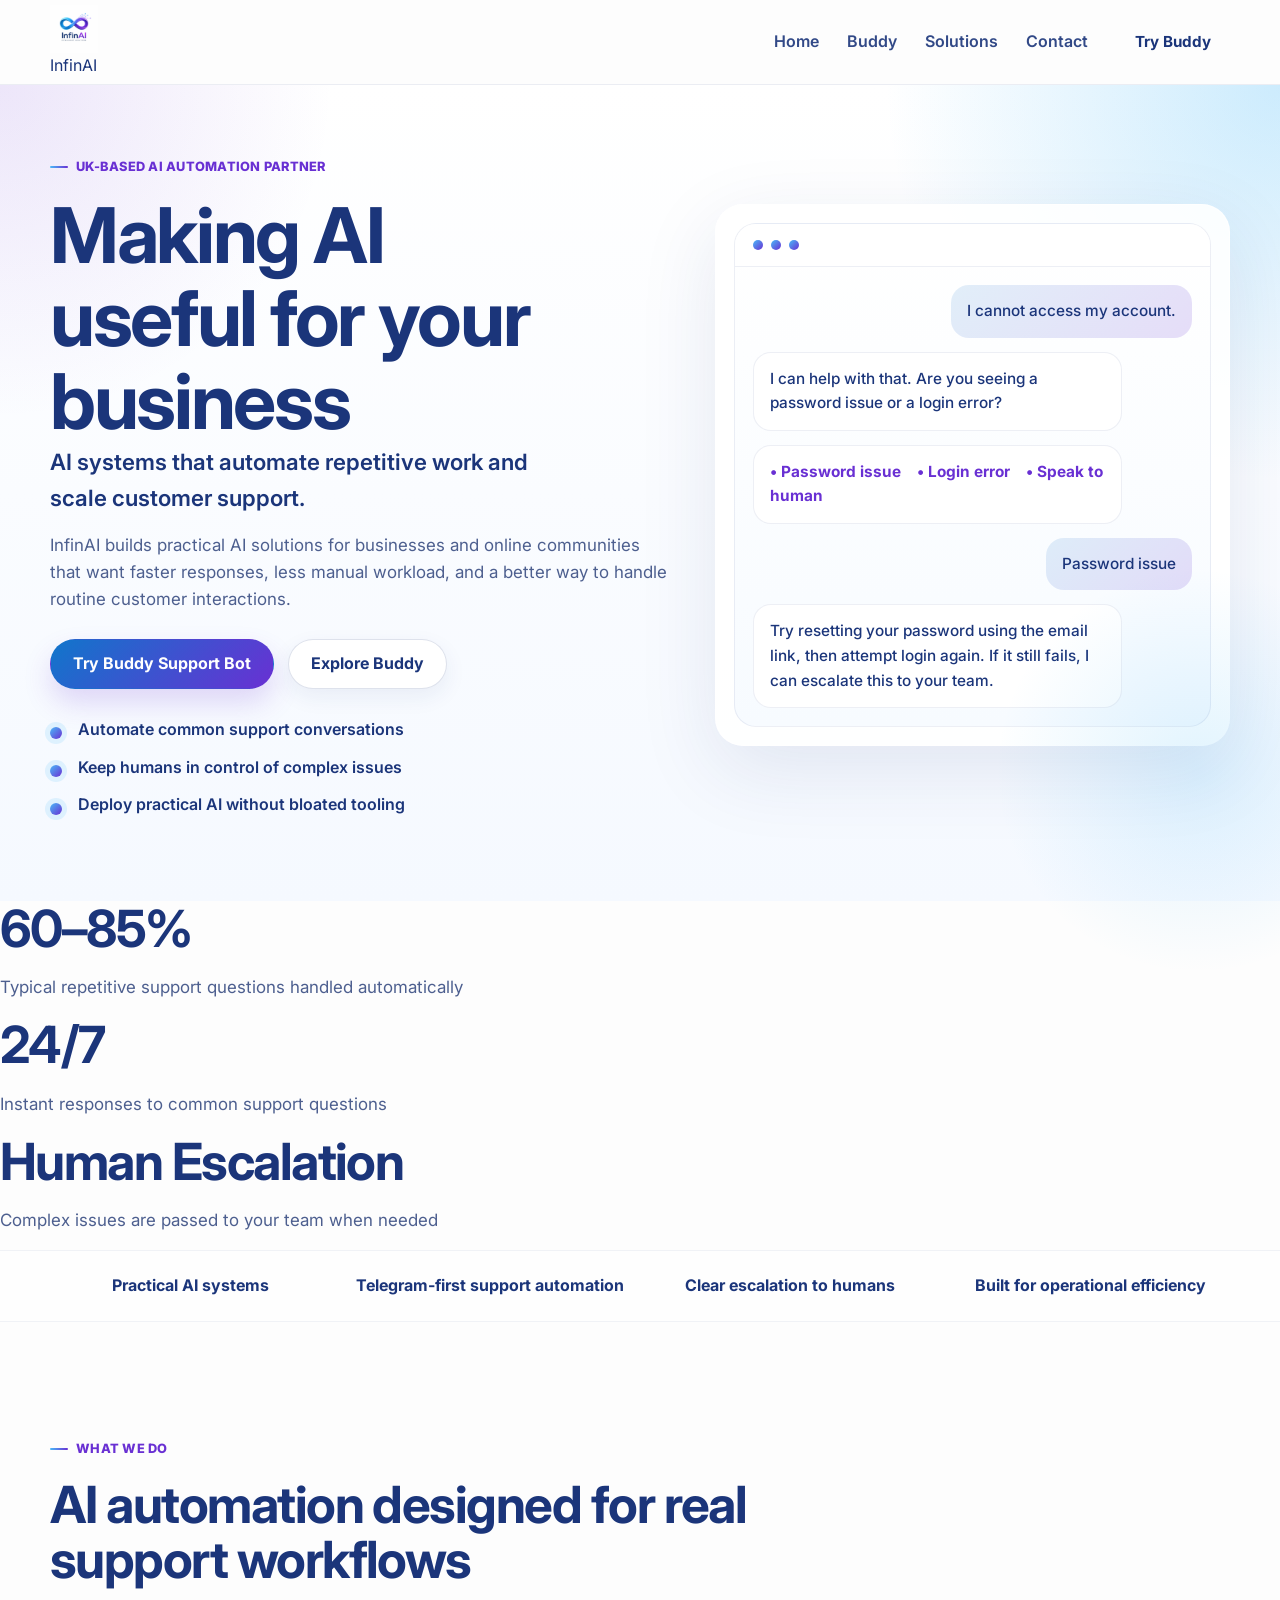
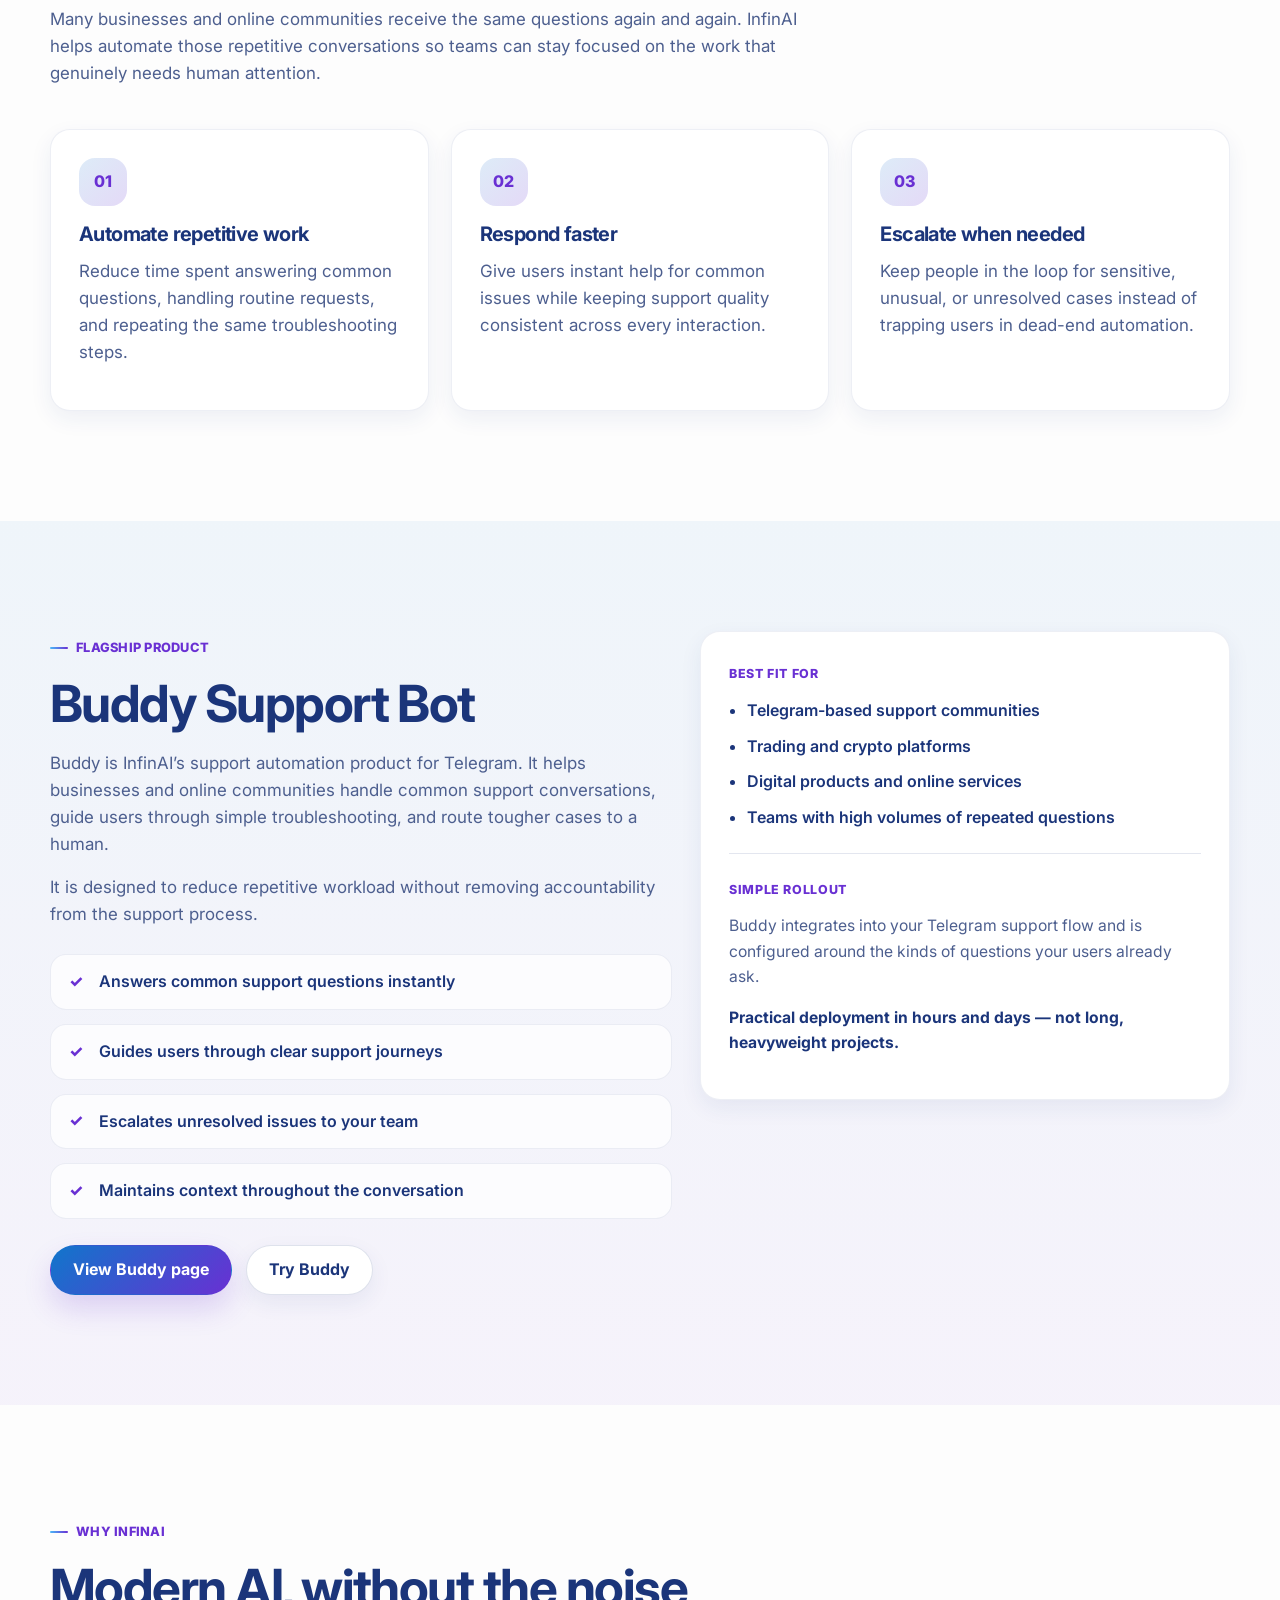
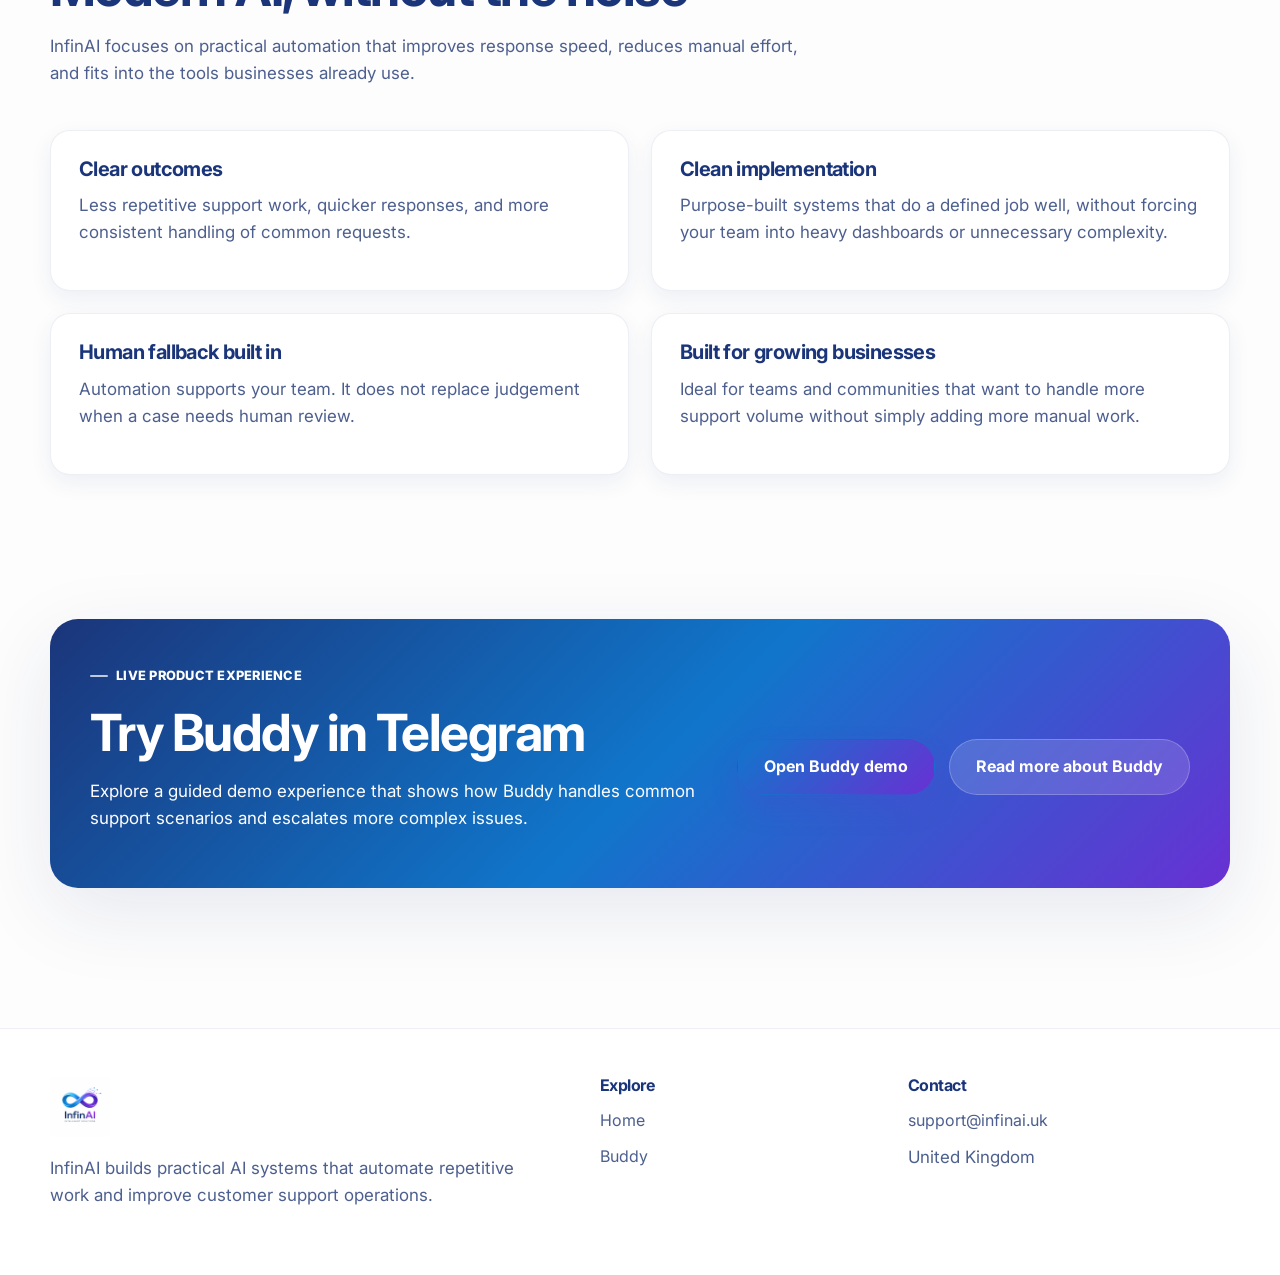
==== index.html @ 49fce157 "Improve branding, move metrics below hero, increase logo prominence" ====
<!DOCTYPE html>
<html lang="en">
<head>
  <meta charset="UTF-8" />
  <meta name="viewport" content="width=device-width, initial-scale=1.0" />
  <title>InfinAI | AI Automation for Growing Businesses</title>
  <meta name="description" content="InfinAI builds practical AI systems that automate repetitive work and scale customer support. Explore Buddy Support Bot for Telegram." />
  <link rel="preconnect" href="https://fonts.googleapis.com">
  <link rel="preconnect" href="https://fonts.gstatic.com" crossorigin>
  <link href="https://fonts.googleapis.com/css2?family=Inter:wght@400;500;600;700;800&display=swap" rel="stylesheet">
  <link rel="stylesheet" href="styles.css" />
</head>
<body>
  <div class="site-shell">
    <header class="site-header">
      <div class="container nav-wrap">
        <a href="index.html" class="brand" aria-label="InfinAI home">
          <img src="assets/Infin_AI_Purple.png" alt="InfinAI logo" class="brand-logo" />
	  <span class="brand-text">InfinAI</span>
        </a>

        <button class="nav-toggle" id="navToggle" aria-expanded="false" aria-controls="siteNav" aria-label="Open navigation">
          <span></span><span></span><span></span>
        </button>

        <nav class="site-nav" id="siteNav">
          <a href="index.html">Home</a>
          <a href="buddy.html">Buddy</a>
          <a href="#solutions">Solutions</a>
          <a href="#contact">Contact</a>
          <a href="#" class="button button-small js-demo-link">Try Buddy</a>
        </nav>
      </div>
    </header>

    <main>
      <section class="hero">
        <div class="container hero-grid">
          <div class="hero-copy">
            <div class="eyebrow">UK-based AI automation partner</div>
            <h1>Making AI useful for your business</h1>
            <p class="hero-subtitle">AI systems that automate repetitive work and scale customer support.</p>
            <p class="hero-body">
              InfinAI builds practical AI solutions for businesses and online communities that want
              faster responses, less manual workload, and a better way to handle routine customer interactions.
            </p>

            <div class="hero-actions">
              <a href="#" class="button button-primary js-demo-link">Try Buddy Support Bot</a>
              <a href="buddy.html" class="button button-secondary">Explore Buddy</a>
            </div>

            <ul class="hero-points">
              <li>Automate common support conversations</li>
              <li>Keep humans in control of complex issues</li>
              <li>Deploy practical AI without bloated tooling</li>
            </ul>
          </div>

          <div class="hero-panel">
            <div class="hero-card hero-card-main">
              <div class="chat-window">
                <div class="chat-top">
                  <div class="chat-dot"></div>
                  <div class="chat-dot"></div>
                  <div class="chat-dot"></div>
                </div>
                <div class="chat-body">
                  <div class="message user">I cannot access my account.</div>
                  <div class="message bot">
                    I can help with that. Are you seeing a password issue or a login error?
                  </div>
                  <div class="message bot soft">• Password issue &nbsp;&nbsp; • Login error &nbsp;&nbsp; • Speak to human</div>
                  <div class="message user">Password issue</div>
                  <div class="message bot">
                    Try resetting your password using the email link, then attempt login again. If it still fails, I can escalate this to your team.
                  </div>
                </div>
              </div>
            </div>
          </div>
        </div>
      </section>

      <section class="metrics">

        <div class="metric">
          <h2>60–85%</h2>
          <p>Typical repetitive support questions handled automatically</p>
        </div>

        <div class="metric">
          <h2>24/7</h2>
          <p>Instant responses to common support questions</p>
        </div>

        <div class="metric">
          <h2>Human Escalation</h2>
          <p>Complex issues are passed to your team when needed</p>
        </div>

      </section>

      <section class="trust-strip">
        <div class="container trust-grid">
          <div class="trust-item">Practical AI systems</div>
          <div class="trust-item">Telegram-first support automation</div>
          <div class="trust-item">Clear escalation to humans</div>
          <div class="trust-item">Built for operational efficiency</div>
        </div>
      </section>

      <section class="section" id="solutions">
        <div class="container">
          <div class="section-heading">
            <div class="eyebrow">What we do</div>
            <h2>AI automation designed for real support workflows</h2>
            <p>
              Many businesses and online communities receive the same questions again and again.
              InfinAI helps automate those repetitive conversations so teams can stay focused on the work that genuinely needs human attention.
            </p>
          </div>

          <div class="card-grid three-up">
            <article class="feature-card">
              <div class="icon-badge">01</div>
              <h3>Automate repetitive work</h3>
              <p>
                Reduce time spent answering common questions, handling routine requests, and repeating the same troubleshooting steps.
              </p>
            </article>

            <article class="feature-card">
              <div class="icon-badge">02</div>
              <h3>Respond faster</h3>
              <p>
                Give users instant help for common issues while keeping support quality consistent across every interaction.
              </p>
            </article>

            <article class="feature-card">
              <div class="icon-badge">03</div>
              <h3>Escalate when needed</h3>
              <p>
                Keep people in the loop for sensitive, unusual, or unresolved cases instead of trapping users in dead-end automation.
              </p>
            </article>
          </div>
        </div>
      </section>

      <section class="section section-tint">
        <div class="container split-panel">
          <div>
            <div class="eyebrow">Flagship product</div>
            <h2>Buddy Support Bot</h2>
            <p>
              Buddy is InfinAI’s support automation product for Telegram. It helps businesses and online communities
              handle common support conversations, guide users through simple troubleshooting, and route tougher cases to a human.
            </p>
            <p>
              It is designed to reduce repetitive workload without removing accountability from the support process.
            </p>

            <div class="tick-list">
              <div>Answers common support questions instantly</div>
              <div>Guides users through clear support journeys</div>
              <div>Escalates unresolved issues to your team</div>
              <div>Maintains context throughout the conversation</div>
            </div>

            <div class="inline-actions">
              <a href="buddy.html" class="button button-primary">View Buddy page</a>
              <a href="#" class="button button-secondary js-demo-link">Try Buddy</a>
            </div>
          </div>

          <aside class="product-side-card">
            <div class="mini-label">Best fit for</div>
            <ul class="plain-list">
              <li>Telegram-based support communities</li>
              <li>Trading and crypto platforms</li>
              <li>Digital products and online services</li>
              <li>Teams with high volumes of repeated questions</li>
            </ul>

            <div class="divider"></div>

            <div class="mini-label">Simple rollout</div>
            <p class="compact">
              Buddy integrates into your Telegram support flow and is configured around the kinds of questions your users already ask.
            </p>
            <p class="compact emphasis">Practical deployment in hours and days — not long, heavyweight projects.</p>
          </aside>
        </div>
      </section>

      <section class="section">
        <div class="container">
          <div class="section-heading">
            <div class="eyebrow">Why InfinAI</div>
            <h2>Modern AI, without the noise</h2>
            <p>
              InfinAI focuses on practical automation that improves response speed, reduces manual effort, and fits into the tools businesses already use.
            </p>
          </div>

          <div class="card-grid two-up">
            <article class="benefit-card">
              <h3>Clear outcomes</h3>
              <p>Less repetitive support work, quicker responses, and more consistent handling of common requests.</p>
            </article>

            <article class="benefit-card">
              <h3>Clean implementation</h3>
              <p>Purpose-built systems that do a defined job well, without forcing your team into heavy dashboards or unnecessary complexity.</p>
            </article>

            <article class="benefit-card">
              <h3>Human fallback built in</h3>
              <p>Automation supports your team. It does not replace judgement when a case needs human review.</p>
            </article>

            <article class="benefit-card">
              <h3>Built for growing businesses</h3>
              <p>Ideal for teams and communities that want to handle more support volume without simply adding more manual work.</p>
            </article>
          </div>
        </div>
      </section>

      <section class="section cta-section">
        <div class="container cta-panel">
          <div>
            <div class="eyebrow">Live product experience</div>
            <h2>Try Buddy in Telegram</h2>
            <p>
              Explore a guided demo experience that shows how Buddy handles common support scenarios and escalates more complex issues.
            </p>
          </div>

          <div class="cta-actions">
            <a href="#" class="button button-primary button-large js-demo-link">Open Buddy demo</a>
            <a href="buddy.html" class="button button-ghost button-large">Read more about Buddy</a>
          </div>
        </div>
      </section>
    </main>

    <footer class="site-footer" id="contact">
      <div class="container footer-grid">
        <div>
          <img src="assets/Infin_AI_Purple.png" alt="InfinAI logo" class="footer-logo" />
          <p class="footer-copy">
            InfinAI builds practical AI systems that automate repetitive work and improve customer support operations.
          </p>
        </div>

        <div>
          <h4>Explore</h4>
          <a href="index.html">Home</a>
          <a href="buddy.html">Buddy</a>
        </div>

        <div>
          <h4>Contact</h4>
          <a href="mailto:support@infinai.uk">support@infinai.uk</a>
          <p>United Kingdom</p>
        </div>
      </div>
    </footer>
  </div>

  <script src="script.js"></script>
</body>
</html>
---- styles.css ----
/* =========
   InfinAI brand system
   ========= */

:root {
  --navy: #1B357A;
  --blue: #1076CB;
  --electric: #4AB9F8;
  --purple: #6930D3;
  --soft-purple: #8D85D6;
  --bg: #FDFDFD;
  --ink-soft: #4d5f8f;
  --line: rgba(27, 53, 122, 0.12);
  --panel: #ffffff;
  --panel-tint: linear-gradient(180deg, rgba(16,118,203,0.06) 0%, rgba(105,48,211,0.05) 100%);
  --hero-wash: radial-gradient(circle at top right, rgba(74,185,248,0.28), transparent 26%),
               radial-gradient(circle at left top, rgba(105,48,211,0.12), transparent 22%),
               linear-gradient(180deg, #ffffff 0%, #f5f9ff 100%);
  --button-gradient: linear-gradient(135deg, #1076CB 0%, #6930D3 100%);
  --shadow-lg: 0 24px 80px rgba(27, 53, 122, 0.10);
  --shadow-md: 0 16px 48px rgba(27, 53, 122, 0.08);
  --shadow-sm: 0 8px 22px rgba(27, 53, 122, 0.07);
  --radius-xl: 28px;
  --radius-lg: 20px;
  --radius-md: 16px;
  --container: 1180px;
}

*,
*::before,
*::after {
  box-sizing: border-box;
}

html {
  scroll-behavior: smooth;
}

body {
  margin: 0;
  background: var(--bg);
  color: var(--navy);
  font-family: "Inter", system-ui, -apple-system, BlinkMacSystemFont, "Segoe UI", sans-serif;
  line-height: 1.6;
}

img {
  max-width: 100%;
  display: block;
}

a {
  color: inherit;
  text-decoration: none;
}

.site-shell {
  overflow-x: clip;
}

.container {
  width: min(var(--container), calc(100% - 40px));
  margin: 0 auto;
}

/* Header */

.site-header {
  position: sticky;
  top: 0;
  z-index: 40;
  backdrop-filter: blur(10px);
  background: rgba(253, 253, 253, 0.88);
  border-bottom: 1px solid rgba(27, 53, 122, 0.08);
}

.nav-wrap {
  min-height: 84px;
  display: flex;
  align-items: center;
  justify-content: space-between;
  gap: 28px;
}

.brand-logo {
  height: 48px;
  width: auto;
}

.site-nav {
  display: flex;
  align-items: center;
  gap: 28px;
  font-weight: 600;
}

.site-nav a:not(.button) {
  color: var(--navy);
  opacity: 0.9;
}

.site-nav a:not(.button):hover {
  color: var(--purple);
}

.nav-toggle {
  display: none;
  width: 46px;
  height: 46px;
  border: 1px solid var(--line);
  background: #fff;
  border-radius: 14px;
  padding: 10px;
  cursor: pointer;
}

.nav-toggle span {
  display: block;
  height: 2px;
  width: 100%;
  margin: 6px 0;
  background: var(--navy);
  border-radius: 99px;
}

/* Buttons */

.button {
  display: inline-flex;
  align-items: center;
  justify-content: center;
  gap: 10px;
  min-height: 50px;
  padding: 0 22px;
  border-radius: 999px;
  font-weight: 700;
  transition: transform 160ms ease, box-shadow 160ms ease, background 160ms ease;
  border: 1px solid transparent;
}

.button:hover {
  transform: translateY(-2px);
}

.button-primary {
  background: var(--button-gradient);
  color: white;
  box-shadow: 0 14px 28px rgba(105, 48, 211, 0.18);
}

.button-primary:hover {
  box-shadow: 0 18px 34px rgba(105, 48, 211, 0.24);
}

.button-secondary {
  background: white;
  color: var(--navy);
  border-color: rgba(27, 53, 122, 0.14);
  box-shadow: var(--shadow-sm);
}

.button-ghost {
  background: rgba(255, 255, 255, 0.14);
  color: white;
  border-color: rgba(255,255,255,0.22);
}

.button-small {
  min-height: 42px;
  padding: 0 18px;
  font-size: 0.95rem;
}

.button-large {
  min-height: 56px;
  padding: 0 26px;
}

/* Typography */

.eyebrow {
  display: inline-flex;
  align-items: center;
  gap: 8px;
  margin-bottom: 18px;
  color: var(--purple);
  font-weight: 800;
  letter-spacing: 0.02em;
  text-transform: uppercase;
  font-size: 0.8rem;
}

.eyebrow::before {
  content: "";
  width: 18px;
  height: 2px;
  border-radius: 99px;
  background: linear-gradient(90deg, var(--electric), var(--purple));
}

h1, h2, h3, h4 {
  margin: 0;
  line-height: 1.08;
  letter-spacing: -0.03em;
}

h1 {
  font-size: clamp(2.8rem, 6vw, 4.8rem);
  max-width: 10ch;
}

h2 {
  font-size: clamp(2rem, 4vw, 3.2rem);
  margin-bottom: 18px;
}

h3 {
  font-size: 1.25rem;
  margin-bottom: 12px;
}

p {
  margin: 0 0 16px;
  color: var(--ink-soft);
  font-size: 1.06rem;
}

.hero-subtitle {
  font-size: clamp(1.1rem, 2vw, 1.4rem);
  color: var(--navy);
  font-weight: 600;
  max-width: 34ch;
}

.hero-body {
  max-width: 58ch;
}

/* Hero */

.hero,
.page-hero {
  position: relative;
  background: var(--hero-wash);
}

.hero::after,
.page-hero::after {
  content: "";
  position: absolute;
  inset: auto -10% -80px auto;
  width: 420px;
  height: 420px;
  background: radial-gradient(circle, rgba(74,185,248,0.16) 0%, rgba(74,185,248,0) 68%);
  pointer-events: none;
}

.hero-grid,
.page-hero-grid {
  display: grid;
  grid-template-columns: 1.15fr 0.95fr;
  gap: 42px;
  align-items: center;
  min-height: calc(100vh - 84px);
  padding: 62px 0 80px;
}

.hero-actions,
.inline-actions,
.cta-actions {
  display: flex;
  flex-wrap: wrap;
  gap: 14px;
  margin-top: 26px;
}

.hero-points {
  margin: 28px 0 0;
  padding: 0;
  list-style: none;
  display: grid;
  gap: 12px;
}

.hero-points li {
  position: relative;
  padding-left: 28px;
  color: var(--navy);
  font-weight: 600;
}

.hero-points li::before {
  content: "";
  position: absolute;
  left: 0;
  top: 0.64em;
  width: 12px;
  height: 12px;
  border-radius: 50%;
  background: linear-gradient(135deg, var(--electric), var(--purple));
  box-shadow: 0 0 0 5px rgba(74,185,248,0.14);
}

/* Panels and cards */

.hero-panel {
  position: relative;
  min-height: 560px;
}

.hero-card {
  background: rgba(255, 255, 255, 0.88);
  border: 1px solid rgba(255, 255, 255, 0.7);
  border-radius: var(--radius-xl);
  box-shadow: var(--shadow-lg);
}

.hero-card-main {
  padding: 18px;
  width: min(100%, 560px);
  margin-left: auto;
}

.chat-window {
  background: linear-gradient(180deg, #ffffff 0%, #f7fbff 100%);
  border-radius: 22px;
  overflow: hidden;
  border: 1px solid rgba(27, 53, 122, 0.08);
}

.chat-top {
  display: flex;
  gap: 8px;
  padding: 16px 18px;
  border-bottom: 1px solid rgba(27, 53, 122, 0.08);
  background: rgba(255,255,255,0.9);
}

.chat-dot {
  width: 10px;
  height: 10px;
  border-radius: 50%;
  background: linear-gradient(135deg, var(--electric), var(--purple));
}

.chat-body {
  padding: 18px;
  display: grid;
  gap: 14px;
}

.message {
  width: fit-content;
  max-width: 84%;
  padding: 14px 16px;
  border-radius: 18px;
  font-weight: 500;
  font-size: 0.96rem;
}

.message.user {
  margin-left: auto;
  background: linear-gradient(135deg, rgba(16,118,203,0.12), rgba(105,48,211,0.16));
  color: var(--navy);
}

.message.bot {
  background: white;
  border: 1px solid rgba(27, 53, 122, 0.08);
  color: var(--navy);
}

.message.soft {
  color: var(--purple);
  font-weight: 700;
}

.stat-card {
  position: absolute;
  padding: 24px;
  width: 240px;
}

.stat-a {
  left: 2%;
  bottom: 14%;
}

.stat-b {
  right: -2%;
  bottom: 2%;
}

.stat-number {
  font-size: 2rem;
  font-weight: 800;
  line-height: 1;
  margin-bottom: 8px;
  color: var(--purple);
}

.stat-label {
  color: var(--ink-soft);
  font-weight: 600;
  font-size: 0.95rem;
}

/* Sections */

.section {
  padding: 110px 0;
}

.section-tint {
  background: var(--panel-tint);
}

.section-heading {
  max-width: 760px;
  margin-bottom: 42px;
}

.card-grid {
  display: grid;
  gap: 22px;
}

.card-grid.three-up {
  grid-template-columns: repeat(3, minmax(0, 1fr));
}

.card-grid.two-up {
  grid-template-columns: repeat(2, minmax(0, 1fr));
}

.feature-card,
.benefit-card,
.product-side-card,
.scenario-card,
.journey-card {
  background: var(--panel);
  border: 1px solid rgba(27, 53, 122, 0.08);
  border-radius: var(--radius-lg);
  padding: 28px;
  box-shadow: var(--shadow-sm);
}

.icon-badge {
  width: 48px;
  height: 48px;
  margin-bottom: 18px;
  display: inline-flex;
  align-items: center;
  justify-content: center;
  border-radius: 16px;
  background: linear-gradient(135deg, rgba(16,118,203,0.14), rgba(105,48,211,0.18));
  color: var(--purple);
  font-weight: 800;
}

.split-panel {
  display: grid;
  grid-template-columns: 1.08fr 0.92fr;
  gap: 28px;
  align-items: start;
}

.tick-list {
  margin: 26px 0 0;
  display: grid;
  gap: 14px;
}

.tick-list > div {
  position: relative;
  padding: 14px 18px 14px 48px;
  background: rgba(255,255,255,0.72);
  border: 1px solid rgba(27, 53, 122, 0.08);
  border-radius: 16px;
  color: var(--navy);
  font-weight: 600;
}

.tick-list > div::before {
  content: "✓";
  position: absolute;
  left: 18px;
  top: 50%;
  transform: translateY(-50%);
  color: var(--purple);
  font-weight: 800;
}

.mini-label {
  display: inline-block;
  margin-bottom: 14px;
  color: var(--purple);
  font-weight: 800;
  text-transform: uppercase;
  letter-spacing: 0.05em;
  font-size: 0.78rem;
}

.plain-list {
  margin: 0;
  padding-left: 18px;
  color: var(--navy);
}

.plain-list li {
  margin-bottom: 10px;
  font-weight: 600;
}

.compact {
  font-size: 0.98rem;
}

.emphasis {
  color: var(--navy);
  font-weight: 700;
}

.divider {
  height: 1px;
  background: var(--line);
  margin: 22px 0;
}

.trust-strip {
  border-top: 1px solid rgba(27, 53, 122, 0.06);
  border-bottom: 1px solid rgba(27, 53, 122, 0.06);
  background: rgba(255,255,255,0.75);
}

.trust-grid {
  display: grid;
  grid-template-columns: repeat(4, minmax(0,1fr));
  gap: 20px;
  padding: 22px 0;
}

.trust-item {
  text-align: center;
  font-weight: 700;
  color: var(--navy);
}

.cta-section {
  padding-top: 34px;
}

.cta-panel {
  display: grid;
  grid-template-columns: 1fr auto;
  gap: 28px;
  align-items: center;
  padding: 40px;
  border-radius: var(--radius-xl);
  background: linear-gradient(135deg, #1B357A 0%, #1076CB 52%, #6930D3 100%);
  color: white;
  box-shadow: var(--shadow-lg);
}

.cta-panel p,
.cta-panel h2,
.cta-panel .eyebrow {
  color: white;
}

.cta-panel .eyebrow::before {
  background: rgba(255,255,255,0.72);
}

/* Buddy page */

.page-hero-buddy {
  min-height: 72vh;
}

.journey-card {
  background: linear-gradient(180deg, rgba(255,255,255,0.96), rgba(240,247,255,0.92));
}

.journey-step {
  display: flex;
  align-items: center;
  gap: 14px;
  padding: 15px 0;
  border-top: 1px solid rgba(27, 53, 122, 0.08);
  color: var(--navy);
  font-weight: 600;
}

.journey-step:first-of-type {
  border-top: 0;
}

.journey-step span {
  width: 34px;
  height: 34px;
  display: inline-flex;
  align-items: center;
  justify-content: center;
  border-radius: 50%;
  background: linear-gradient(135deg, rgba(16,118,203,0.14), rgba(105,48,211,0.18));
  color: var(--purple);
  font-weight: 800;
}

.timeline {
  display: grid;
  gap: 18px;
}

.timeline-item {
  padding: 22px;
  background: rgba(255,255,255,0.82);
  border: 1px solid rgba(27, 53, 122, 0.08);
  border-radius: 18px;
}

.scenario-card h3 {
  margin-bottom: 16px;
}

/* Footer */

.site-footer {
  margin-top: 30px;
  border-top: 1px solid rgba(27, 53, 122, 0.08);
  background: white;
}

.footer-grid {
  padding: 48px 0 56px;
  display: grid;
  grid-template-columns: 1.3fr 0.7fr 0.8fr;
  gap: 26px;
}

.footer-logo {
  height: 60px;
  width: auto;
  margin-bottom: 18px;
}

.footer-copy {
  max-width: 46ch;
}

.site-footer h4 {
  font-size: 1rem;
  margin-bottom: 14px;
}

.site-footer a,
.site-footer p {
  display: block;
  margin-bottom: 10px;
  color: var(--ink-soft);
}

/* Responsive */

@media (max-width: 1080px) {
  .hero-grid,
  .page-hero-grid,
  .split-panel,
  .cta-panel,
  .footer-grid,
  .card-grid.three-up,
  .card-grid.two-up,
  .trust-grid {
    grid-template-columns: 1fr;
  }

  .hero-grid,
  .page-hero-grid {
    min-height: unset;
    padding: 52px 0 74px;
  }

  .hero-panel {
    min-height: auto;
  }

  .hero-card-main,
  .stat-card {
    position: static;
    width: 100%;
    margin: 0 0 18px;
  }

  .cta-actions {
    justify-content: flex-start;
  }
}

@media (max-width: 860px) {
  .nav-toggle {
    display: inline-flex;
    flex-direction: column;
    justify-content: center;
  }

  .site-nav {
    position: absolute;
    top: calc(100% + 10px);
    right: 20px;
    left: 20px;
    display: none;
    flex-direction: column;
    align-items: stretch;
    gap: 10px;
    padding: 18px;
    background: rgba(255,255,255,0.98);
    border: 1px solid rgba(27,53,122,0.08);
    border-radius: 22px;
    box-shadow: var(--shadow-md);
  }

  .site-nav.is-open {
    display: flex;
  }

  .site-nav a:not(.button) {
    padding: 10px 8px;
  }

  .brand-logo {
    height: 42px;
  }

  .section {
    padding: 82px 0;
  }

  .cta-panel {
    padding: 28px;
  }

  .hero-actions,
  .inline-actions,
  .cta-actions {
    flex-direction: column;
    align-items: stretch;
  }

  .button,
  .button-large {
    width: 100%;
  }
}

@media (max-width: 560px) {
  .container {
    width: min(var(--container), calc(100% - 24px));
  }

  .nav-wrap {
    min-height: 74px;
  }

  h1 {
    max-width: 100%;
  }

  .feature-card,
  .benefit-card,
  .product-side-card,
  .scenario-card,
  .journey-card,
  .timeline-item {
    padding: 22px;
  }

  .message {
    max-width: 92%;
  }

/* Brand */

 .brand{
  display:flex;
  align-items:center;
  gap:14px;
 }

 .brand img{
   height:72px;
 }

 .brand-text{
   font-size:28px;
   font-weight:700;
   color:#1B357A;
 }

/*metrics*/

  .metrics{
    display:flex;
    justify-content:center;
    gap:60px;
    padding:60px 20px;
    background:#f6f9ff;
  }

  .metric{
    text-align:center;
    max-width:220px;
  }

  .metric h2{
    font-size:40px;
    color:#6930D3;
    margin-bottom:10px;
  }

  .metric p{
    font-size:16px;
    color:#4d5f8f;
  }
}
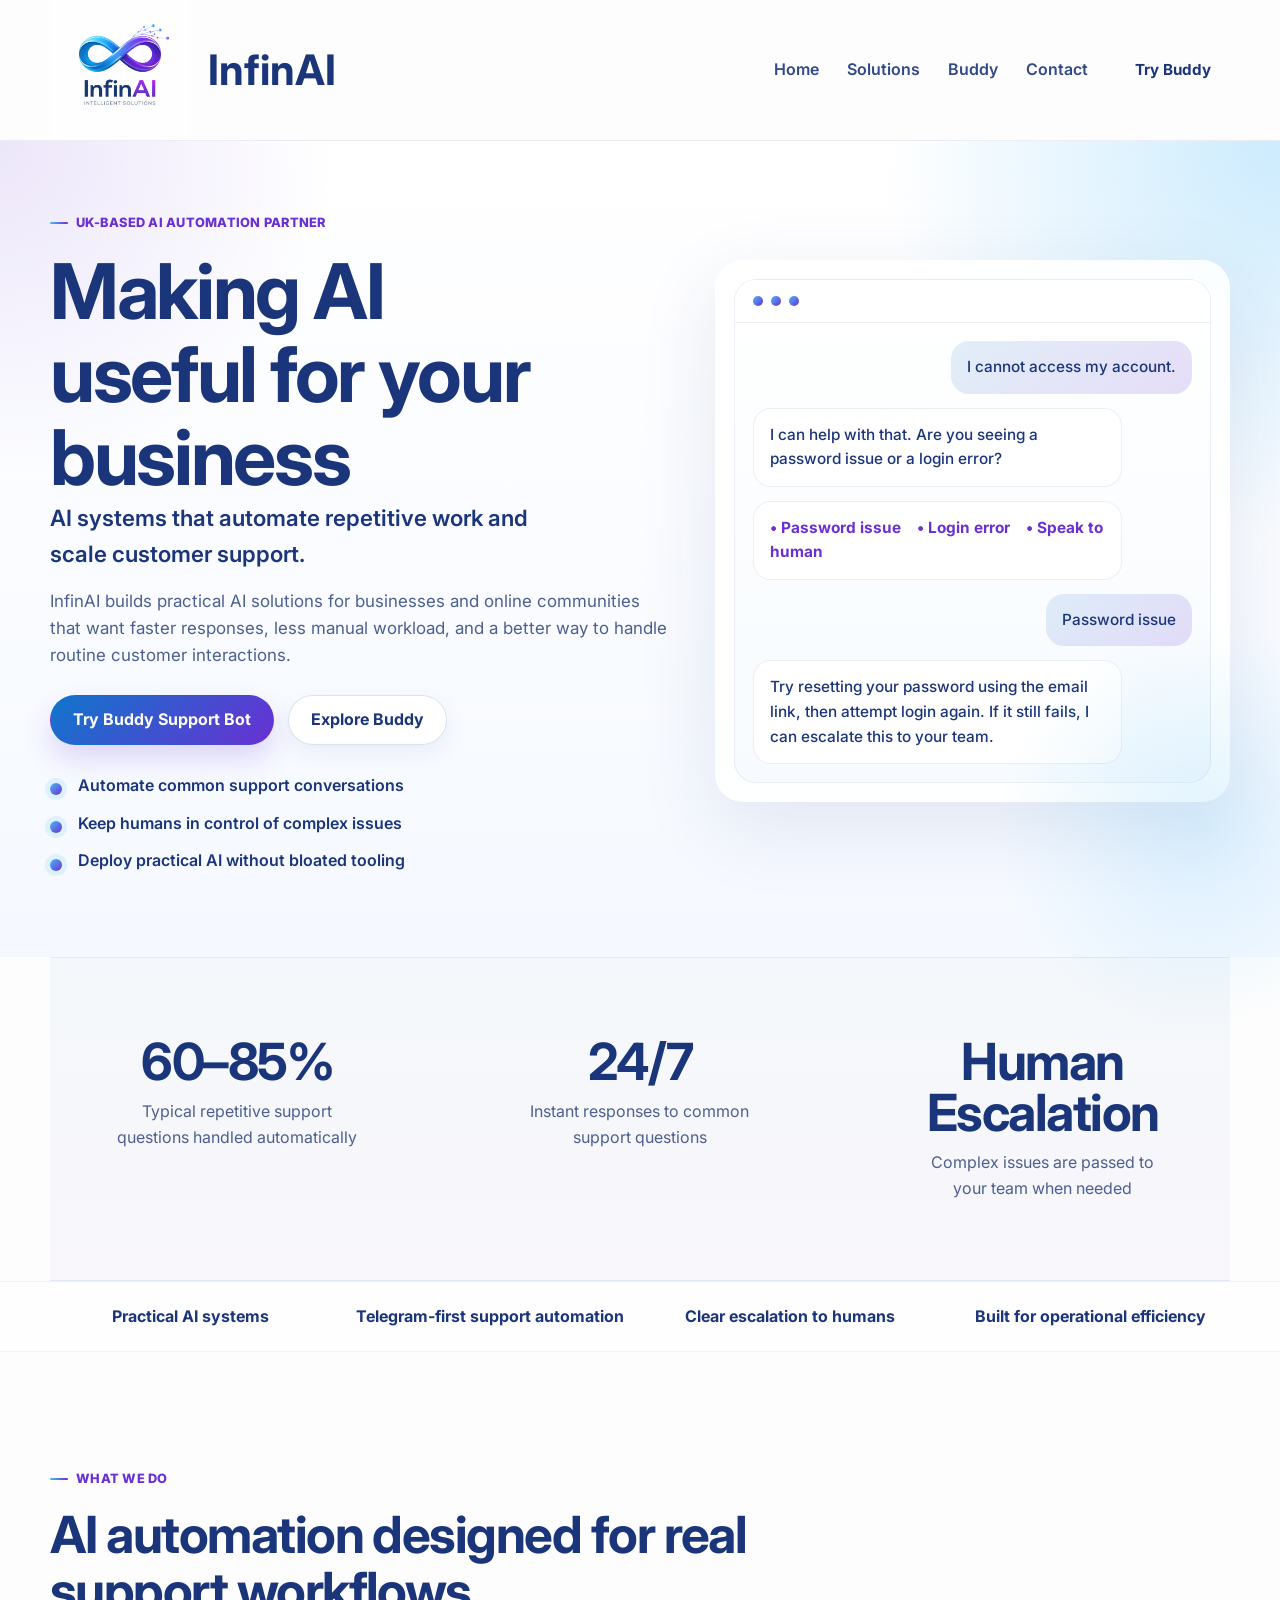
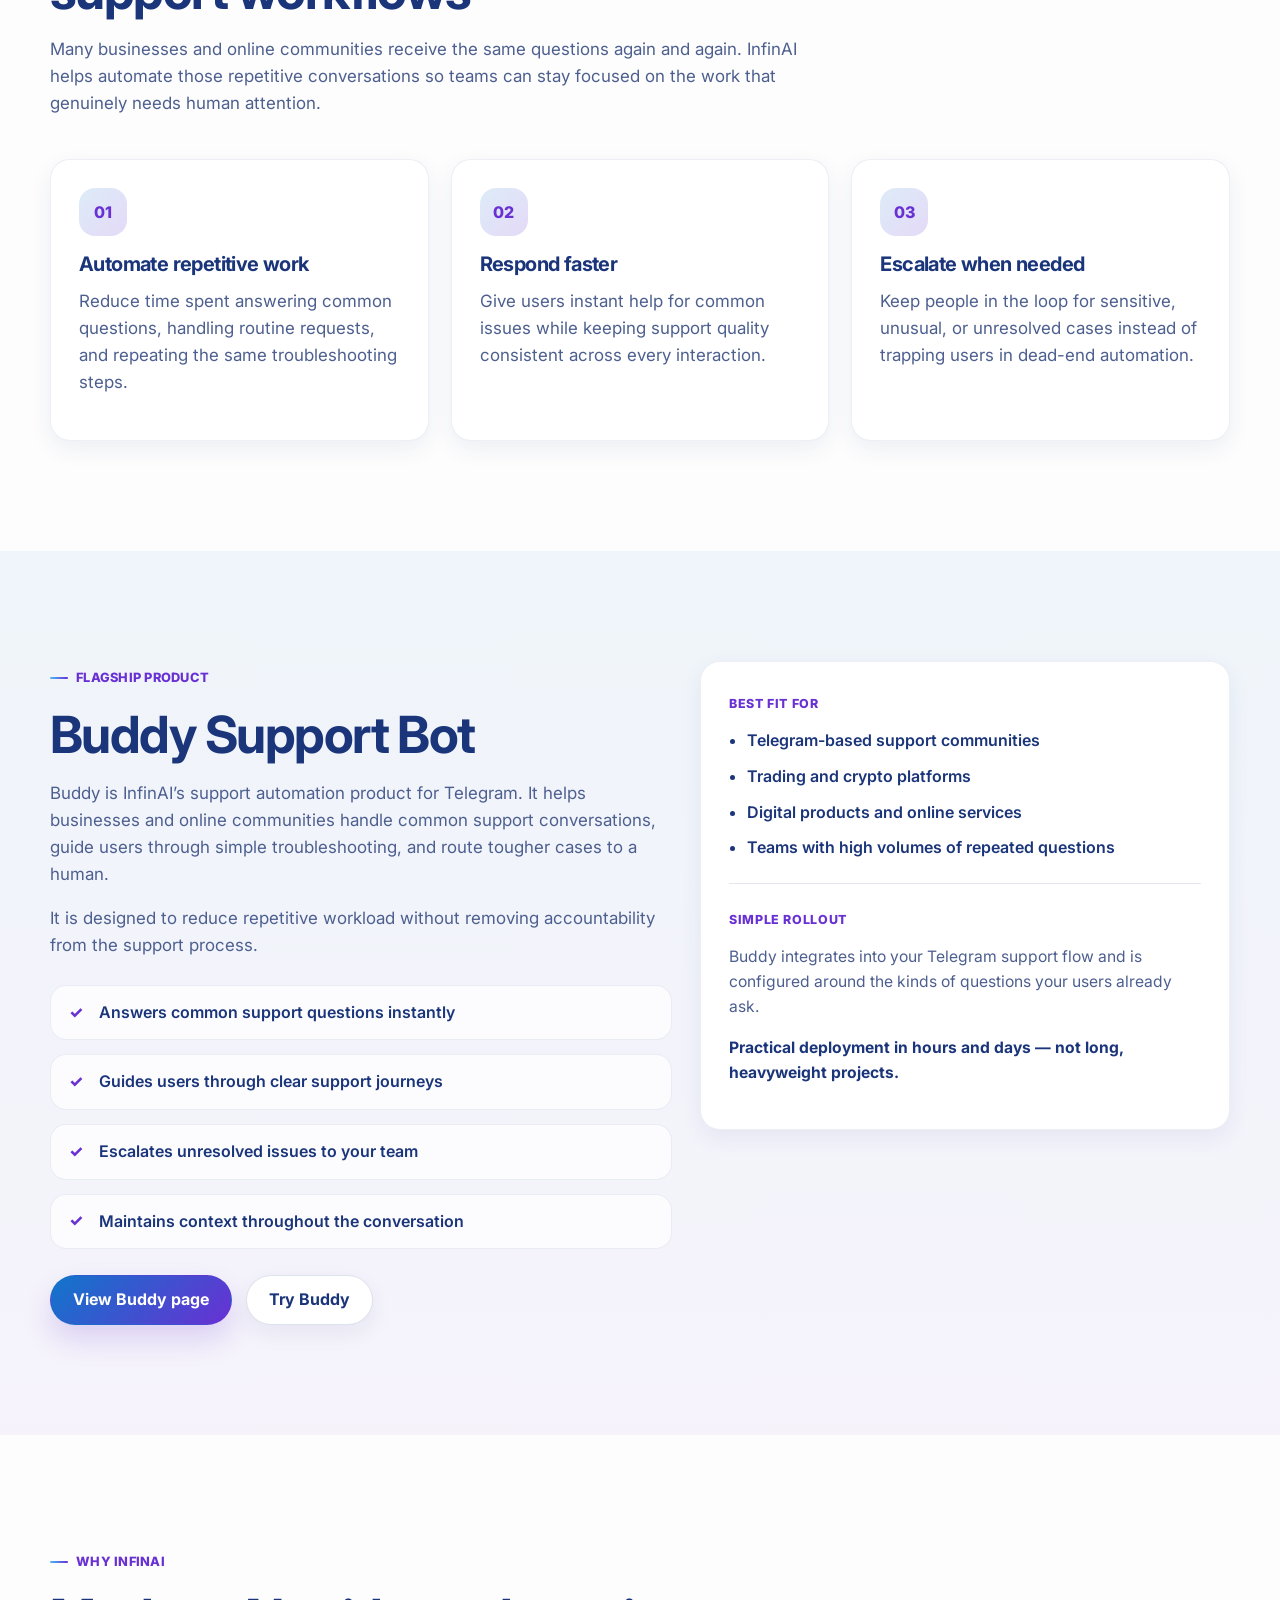
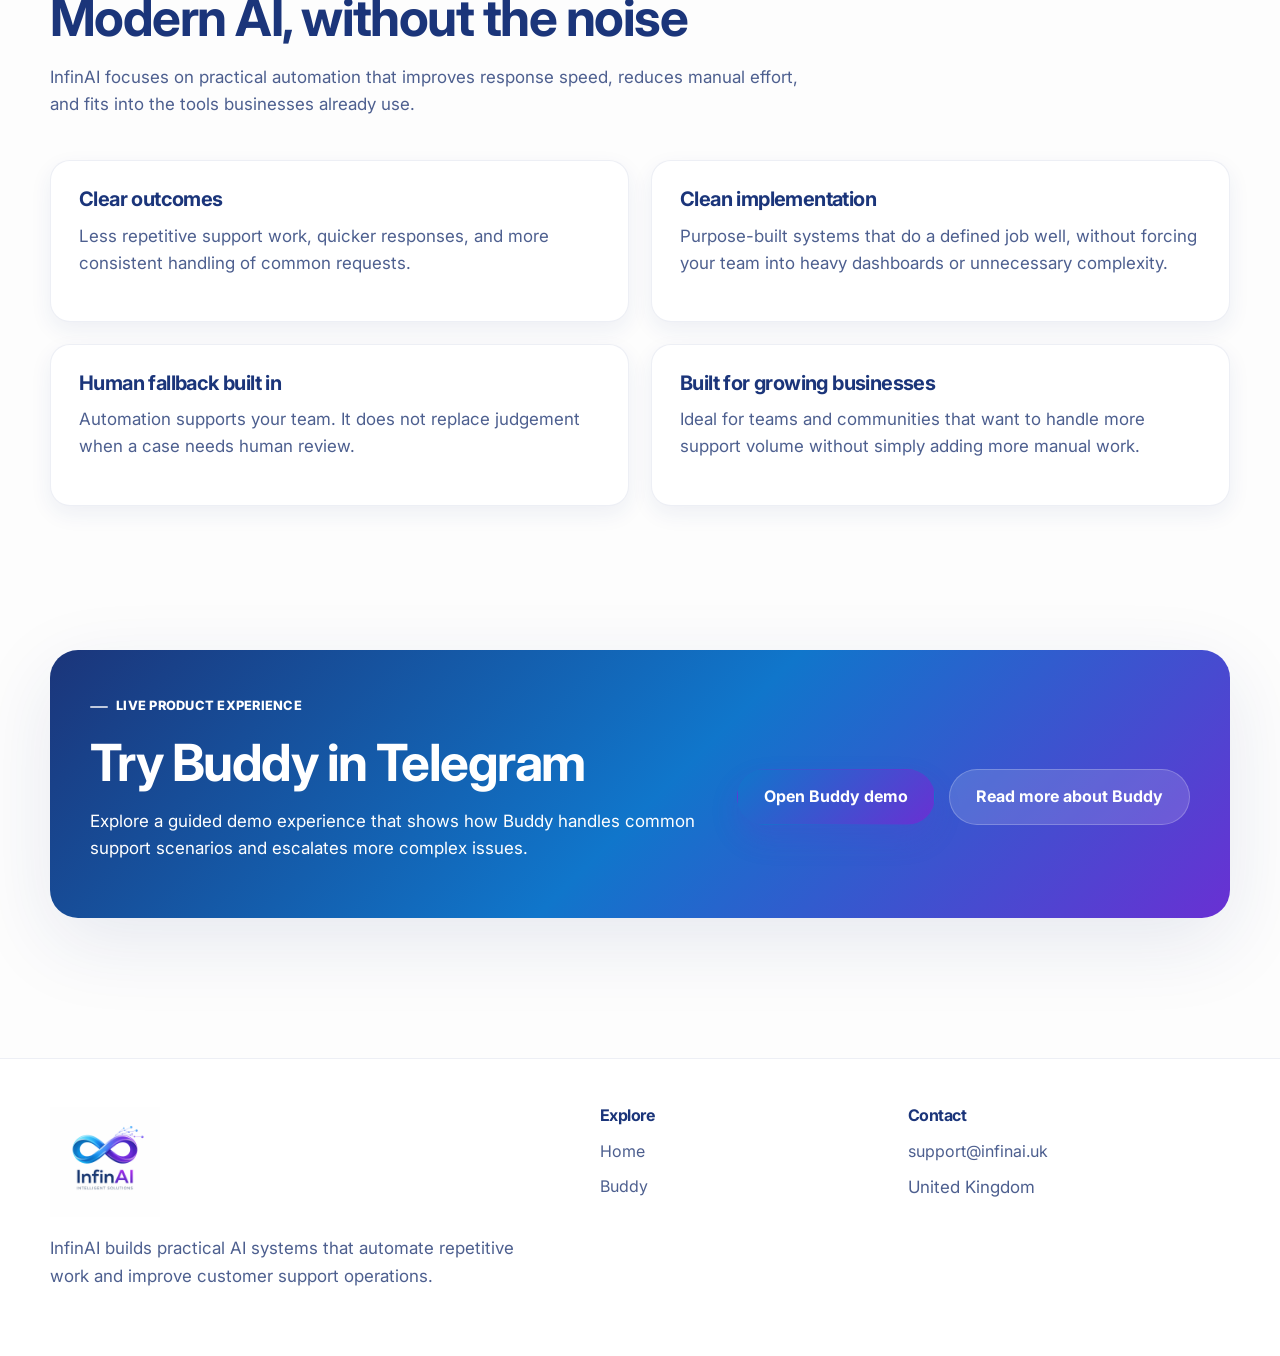
==== commit 4d5f8a27: "Navigation order fix and favicon added" ====
--- a/index.html
+++ b/index.html
@@ -8,6 +8,7 @@
   <link rel="preconnect" href="https://fonts.googleapis.com">
   <link rel="preconnect" href="https://fonts.gstatic.com" crossorigin>
   <link href="https://fonts.googleapis.com/css2?family=Inter:wght@400;500;600;700;800&display=swap" rel="stylesheet">
+  <link rel="icon" type="image/png" href="assets/Infin_AI_Purple.png" />
   <link rel="stylesheet" href="styles.css" />
 </head>
 <body>
@@ -25,8 +26,8 @@
 
         <nav class="site-nav" id="siteNav">
           <a href="index.html">Home</a>
+          <a href="#solutions">Solutions</a>
           <a href="buddy.html">Buddy</a>
-          <a href="#solutions">Solutions</a>
           <a href="#contact">Contact</a>
           <a href="#" class="button button-small js-demo-link">Try Buddy</a>
         </nav>
--- a/styles.css
+++ b/styles.css
@@ -75,7 +75,7 @@
 }
 
 .nav-wrap {
-  min-height: 84px;
+  min-height: 132px;
   display: flex;
   align-items: center;
   justify-content: space-between;
@@ -83,8 +83,9 @@
 }
 
 .brand-logo {
-  height: 48px;
+  height: 140px;
   width: auto;
+  flex-shrink: 0;
 }
 
 .site-nav {
@@ -640,7 +641,7 @@
 }
 
 .footer-logo {
-  height: 60px;
+  height: 110px;
   width: auto;
   margin-bottom: 18px;
 }
@@ -728,9 +729,6 @@
     padding: 10px 8px;
   }
 
-  .brand-logo {
-    height: 42px;
-  }
 
   .section {
     padding: 82px 0;
@@ -778,48 +776,71 @@
   .message {
     max-width: 92%;
   }
+}
 
 /* Brand */
 
- .brand{
-  display:flex;
-  align-items:center;
-  gap:14px;
- }
-
- .brand img{
-   height:72px;
- }
-
- .brand-text{
-   font-size:28px;
-   font-weight:700;
-   color:#1B357A;
- }
-
-/*metrics*/
-
-  .metrics{
-    display:flex;
-    justify-content:center;
-    gap:60px;
-    padding:60px 20px;
-    background:#f6f9ff;
-  }
-
-  .metric{
-    text-align:center;
-    max-width:220px;
-  }
-
-  .metric h2{
-    font-size:40px;
-    color:#6930D3;
-    margin-bottom:10px;
-  }
-
-  .metric p{
-    font-size:16px;
-    color:#4d5f8f;
-  }
-}
+.brand {
+  display: flex;
+  align-items: center;
+  gap: 18px;
+}
+
+.brand img {
+  height: 140px;
+}
+
+.brand-text {
+  font-size: 42px;
+  font-weight: 700;
+  line-height: 1;
+  color: #1B357A;
+}
+
+/* Metrics */
+
+.metrics {
+  width: min(var(--container), calc(100% - 40px));
+  margin: 0 auto;
+  display: grid;
+  grid-template-columns: repeat(3, minmax(0, 1fr));
+  gap: 28px;
+  padding: 56px 0;
+  background: linear-gradient(180deg, rgba(16,118,203,0.04) 0%, rgba(105,48,211,0.03) 100%);
+  border-top: 1px solid rgba(27, 53, 122, 0.08);
+  border-bottom: 1px solid rgba(27, 53, 122, 0.08);
+}
+
+.metric {
+  text-align: center;
+  padding: 22px 18px;
+}
+
+.metric h2 {
+  margin: 0 0 12px;
+  font-size: clamp(2.2rem, 4vw, 3.4rem);
+  line-height: 1;
+  color: #1B357A;
+}
+
+.metric p {
+  margin: 0 auto;
+  max-width: 26ch;
+  font-size: 1rem;
+  color: #4d5f8f;
+}
+
+@media (max-width: 860px) {
+  .metrics {
+    grid-template-columns: 1fr;
+    padding: 36px 0;
+  }
+
+  .brand img {
+    height: 96px;
+  }
+
+  .brand-text {
+    font-size: 30px;
+  }
+}
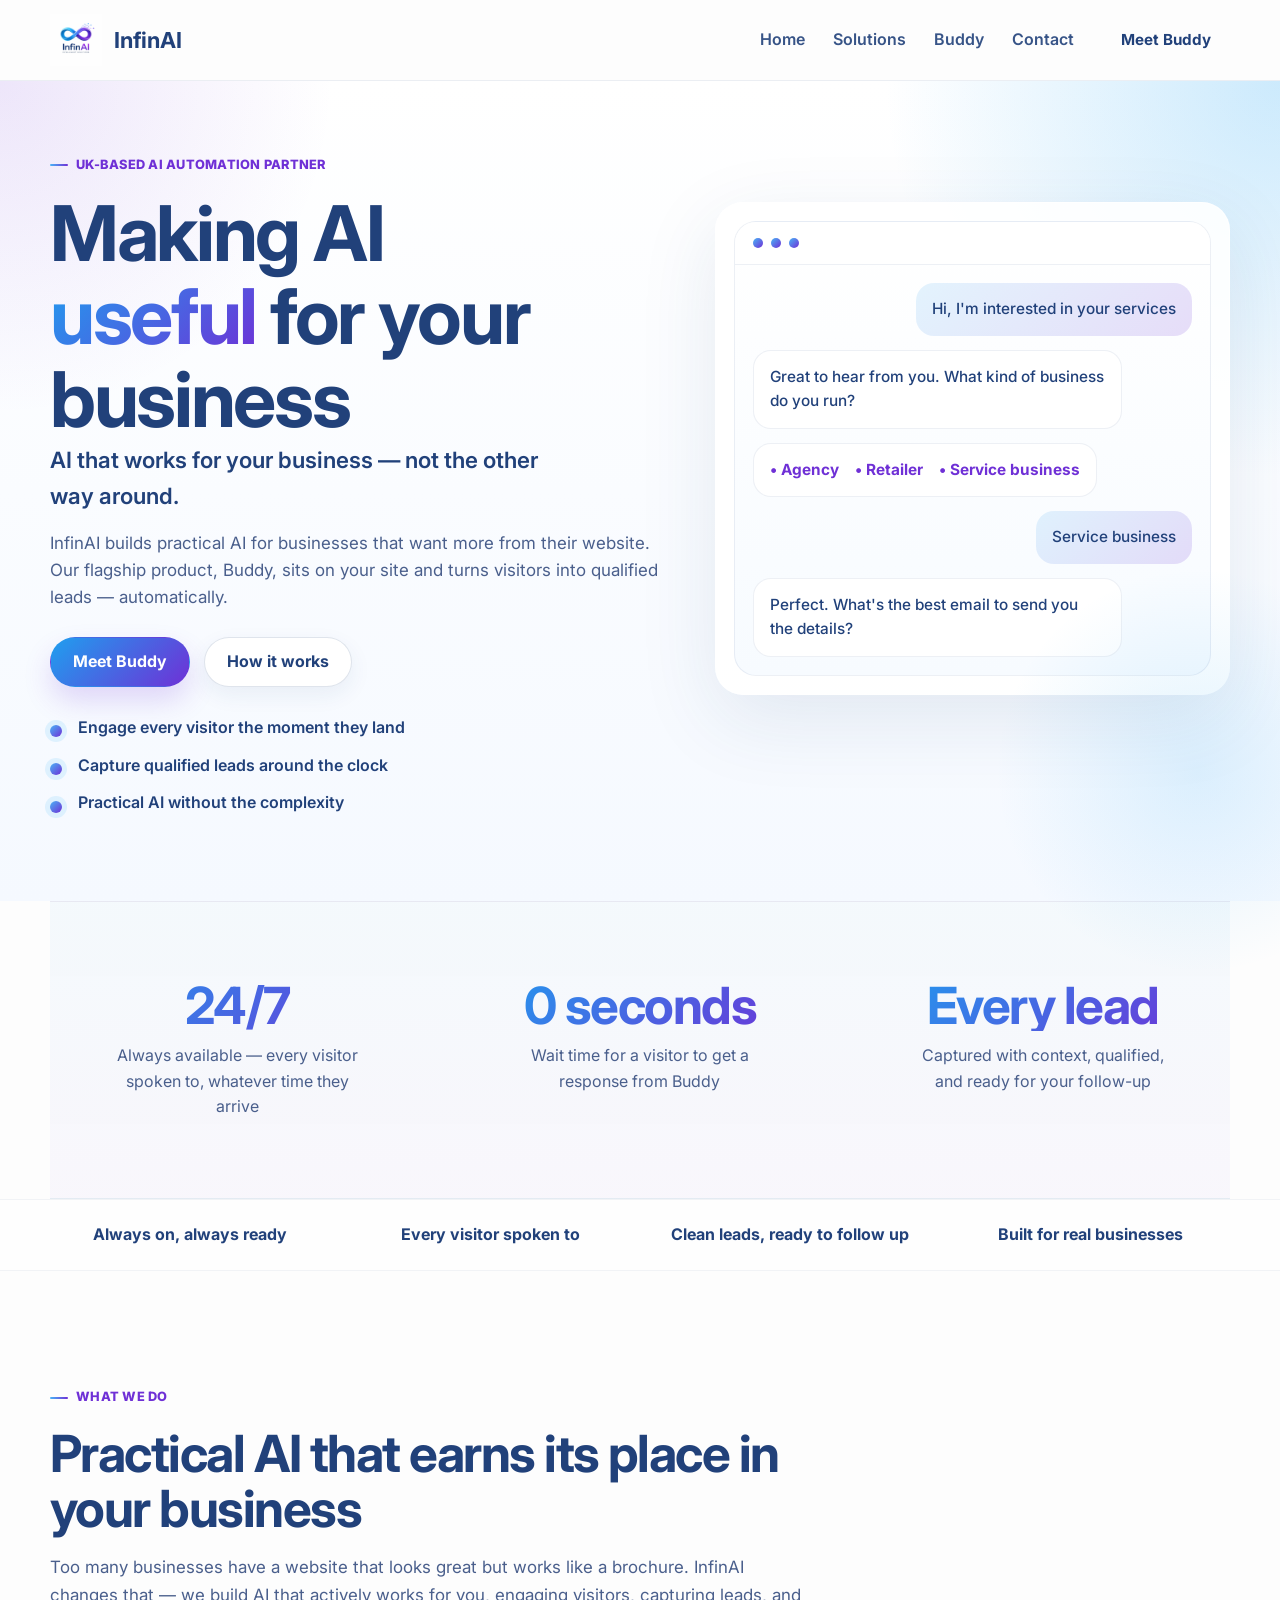
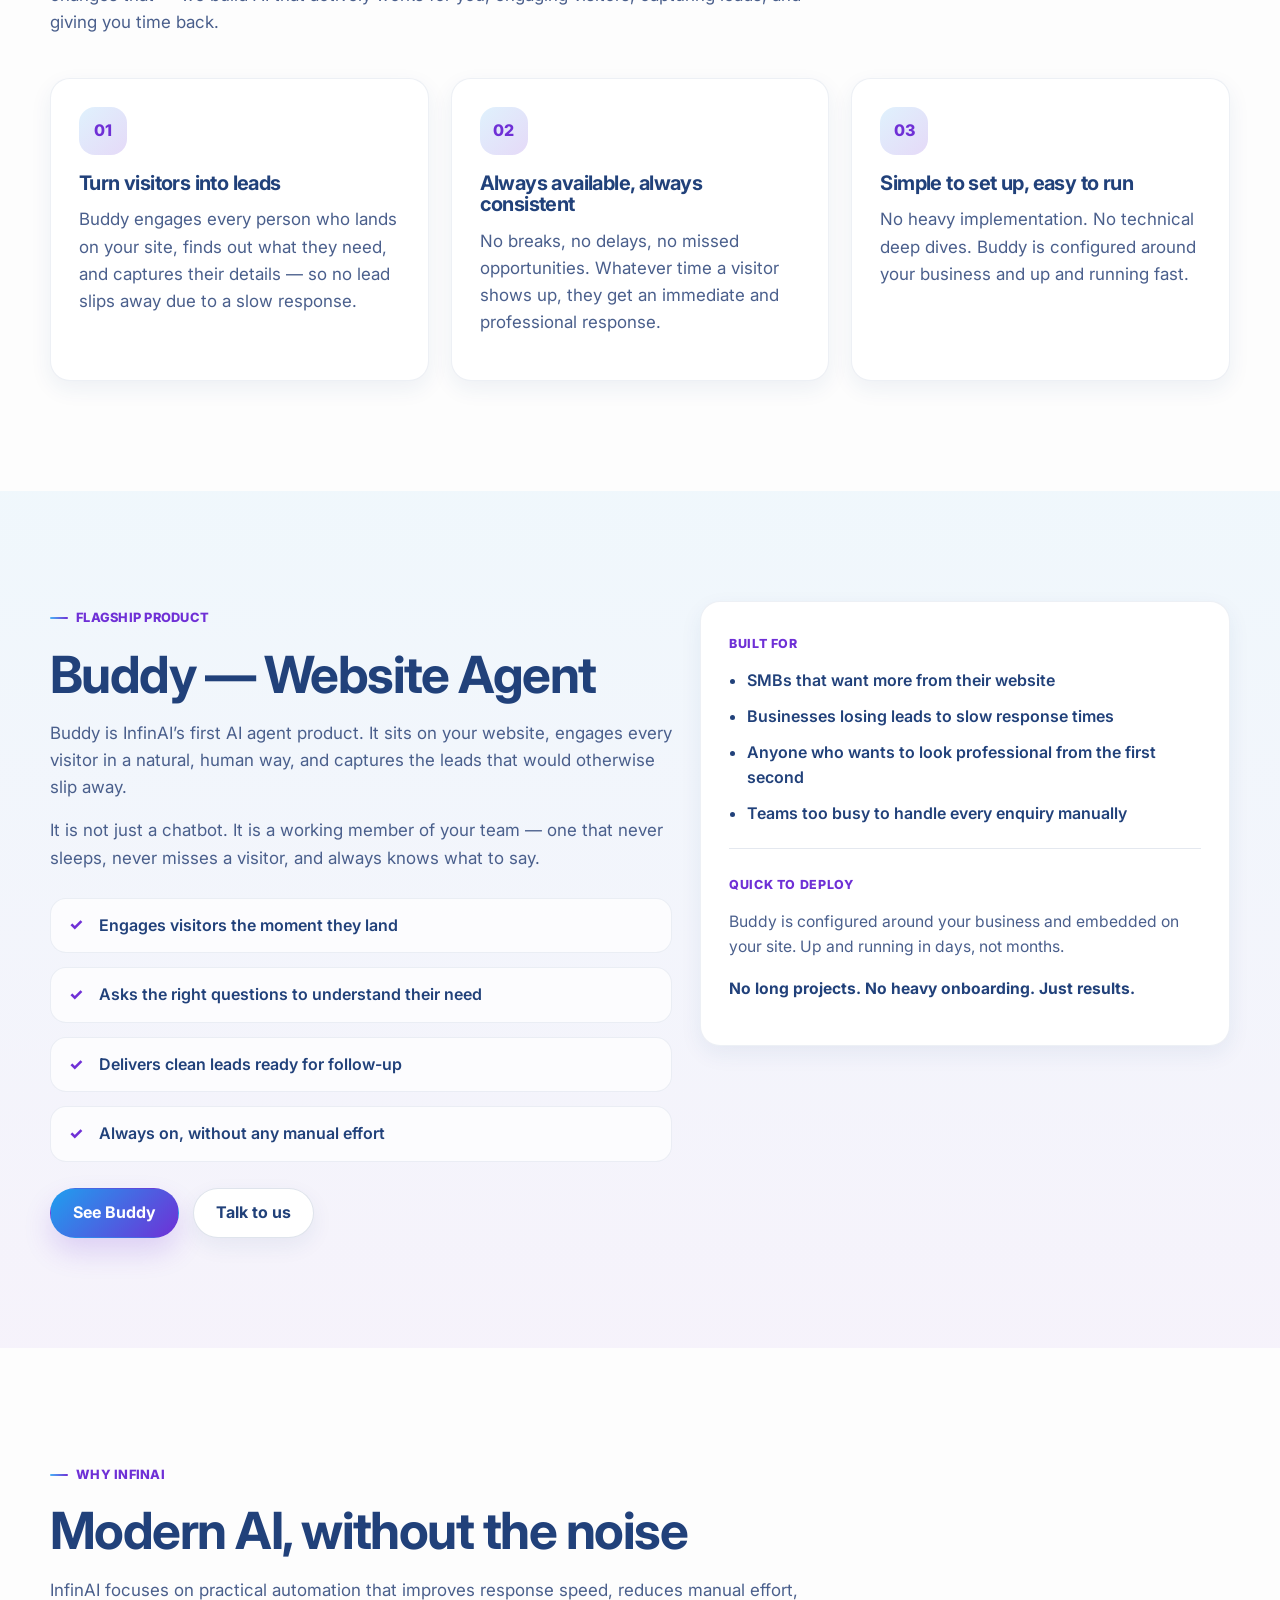
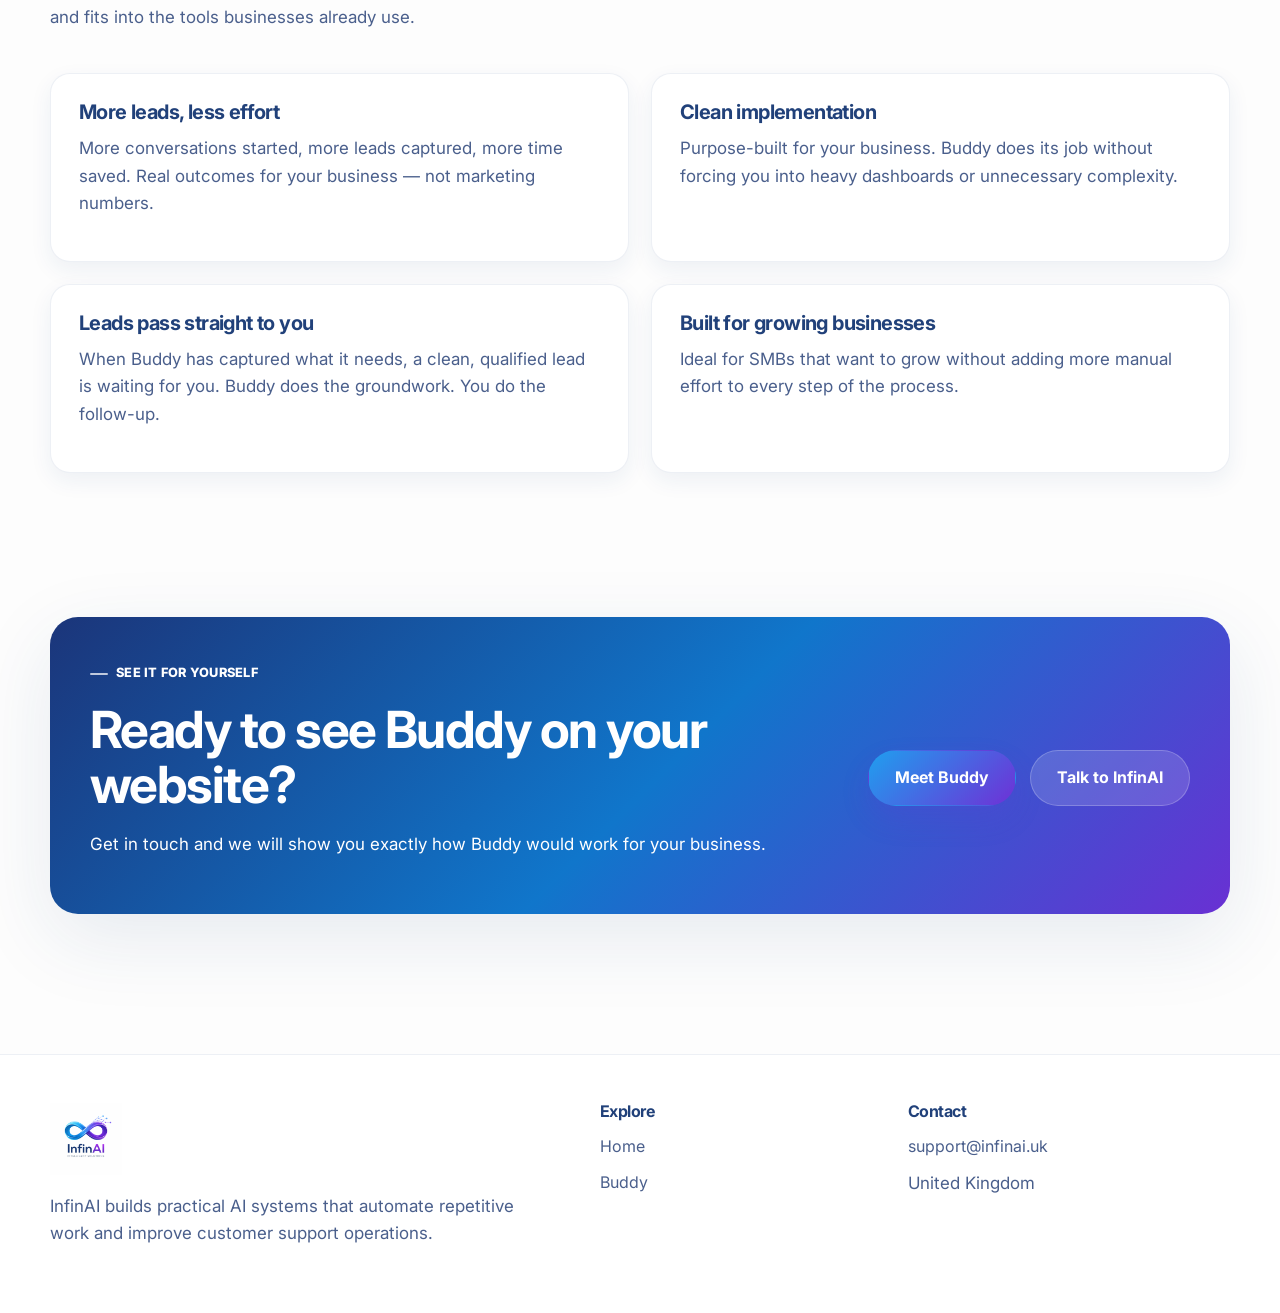
==== commit 61ed801a: "feat: reposition site for Buddy Website Agent - Rewrite buddy.html for Website Agent using approved " ====
--- a/index.html
+++ b/index.html
@@ -3,8 +3,17 @@
 <head>
   <meta charset="UTF-8" />
   <meta name="viewport" content="width=device-width, initial-scale=1.0" />
-  <title>InfinAI | AI Automation for Growing Businesses</title>
-  <meta name="description" content="InfinAI builds practical AI systems that automate repetitive work and scale customer support. Explore Buddy Support Bot for Telegram." />
+  <title>InfinAI | Practical AI for Growing Businesses</title>
+  <meta name="description" content="InfinAI builds practical AI for growing businesses. Buddy is an AI agent that lives on your website, engages every visitor, and delivers qualified leads — automatically." />
+  <meta property="og:type" content="website" />
+  <meta property="og:url" content="https://infinai.uk/" />
+  <meta property="og:title" content="InfinAI | Practical AI for Growing Businesses" />
+  <meta property="og:description" content="Buddy by InfinAI — an AI agent that lives on your website, engages every visitor naturally, and delivers qualified leads while you get on with your business." />
+  <meta property="og:image" content="https://infinai.uk/assets/Infin_AI_Purple.png" />
+  <meta name="twitter:card" content="summary_large_image" />
+  <meta name="twitter:title" content="InfinAI | Practical AI for Growing Businesses" />
+  <meta name="twitter:description" content="Buddy by InfinAI — an AI agent that lives on your website, engages every visitor naturally, and delivers qualified leads while you get on with your business." />
+  <meta name="twitter:image" content="https://infinai.uk/assets/Infin_AI_Purple.png" />
   <link rel="preconnect" href="https://fonts.googleapis.com">
   <link rel="preconnect" href="https://fonts.gstatic.com" crossorigin>
   <link href="https://fonts.googleapis.com/css2?family=Inter:wght@400;500;600;700;800&display=swap" rel="stylesheet">
@@ -29,7 +38,7 @@
           <a href="#solutions">Solutions</a>
           <a href="buddy.html">Buddy</a>
           <a href="#contact">Contact</a>
-          <a href="#" class="button button-small js-demo-link">Try Buddy</a>
+          <a href="buddy.html" class="button button-small">Meet Buddy</a>
         </nav>
       </div>
     </header>
@@ -39,22 +48,21 @@
         <div class="container hero-grid">
           <div class="hero-copy">
             <div class="eyebrow">UK-based AI automation partner</div>
-            <h1>Making AI useful for your business</h1>
-            <p class="hero-subtitle">AI systems that automate repetitive work and scale customer support.</p>
+            <h1>Making AI <span class="gradient-text">useful</span> for your business</h1>
+            <p class="hero-subtitle">AI that works for your business — not the other way around.</p>
             <p class="hero-body">
-              InfinAI builds practical AI solutions for businesses and online communities that want
-              faster responses, less manual workload, and a better way to handle routine customer interactions.
+              InfinAI builds practical AI for businesses that want more from their website. Our flagship product, Buddy, sits on your site and turns visitors into qualified leads — automatically.
             </p>
 
             <div class="hero-actions">
-              <a href="#" class="button button-primary js-demo-link">Try Buddy Support Bot</a>
-              <a href="buddy.html" class="button button-secondary">Explore Buddy</a>
+              <a href="buddy.html" class="button button-primary">Meet Buddy</a>
+              <a href="#solutions" class="button button-secondary">How it works</a>
             </div>
 
             <ul class="hero-points">
-              <li>Automate common support conversations</li>
-              <li>Keep humans in control of complex issues</li>
-              <li>Deploy practical AI without bloated tooling</li>
+              <li>Engage every visitor the moment they land</li>
+              <li>Capture qualified leads around the clock</li>
+              <li>Practical AI without the complexity</li>
             </ul>
           </div>
 
@@ -67,14 +75,14 @@
                   <div class="chat-dot"></div>
                 </div>
                 <div class="chat-body">
-                  <div class="message user">I cannot access my account.</div>
+                  <div class="message user">Hi, I'm interested in your services</div>
                   <div class="message bot">
-                    I can help with that. Are you seeing a password issue or a login error?
+                    Great to hear from you. What kind of business do you run?
                   </div>
-                  <div class="message bot soft">• Password issue &nbsp;&nbsp; • Login error &nbsp;&nbsp; • Speak to human</div>
-                  <div class="message user">Password issue</div>
+                  <div class="message bot soft">• Agency &nbsp;&nbsp; • Retailer &nbsp;&nbsp; • Service business</div>
+                  <div class="message user">Service business</div>
                   <div class="message bot">
-                    Try resetting your password using the email link, then attempt login again. If it still fails, I can escalate this to your team.
+                    Perfect. What's the best email to send you the details?
                   </div>
                 </div>
               </div>
@@ -86,28 +94,28 @@
       <section class="metrics">
 
         <div class="metric">
-          <h2>60–85%</h2>
-          <p>Typical repetitive support questions handled automatically</p>
+          <h2>24/7</h2>
+          <p>Always available — every visitor spoken to, whatever time they arrive</p>
         </div>
 
         <div class="metric">
-          <h2>24/7</h2>
-          <p>Instant responses to common support questions</p>
+          <h2>0 seconds</h2>
+          <p>Wait time for a visitor to get a response from Buddy</p>
         </div>
 
         <div class="metric">
-          <h2>Human Escalation</h2>
-          <p>Complex issues are passed to your team when needed</p>
+          <h2>Every lead</h2>
+          <p>Captured with context, qualified, and ready for your follow-up</p>
         </div>
 
       </section>
 
       <section class="trust-strip">
         <div class="container trust-grid">
-          <div class="trust-item">Practical AI systems</div>
-          <div class="trust-item">Telegram-first support automation</div>
-          <div class="trust-item">Clear escalation to humans</div>
-          <div class="trust-item">Built for operational efficiency</div>
+          <div class="trust-item">Always on, always ready</div>
+          <div class="trust-item">Every visitor spoken to</div>
+          <div class="trust-item">Clean leads, ready to follow up</div>
+          <div class="trust-item">Built for real businesses</div>
         </div>
       </section>
 
@@ -115,35 +123,34 @@
         <div class="container">
           <div class="section-heading">
             <div class="eyebrow">What we do</div>
-            <h2>AI automation designed for real support workflows</h2>
-            <p>
-              Many businesses and online communities receive the same questions again and again.
-              InfinAI helps automate those repetitive conversations so teams can stay focused on the work that genuinely needs human attention.
+            <h2>Practical AI that earns its place in your business</h2>
+            <p>
+              Too many businesses have a website that looks great but works like a brochure. InfinAI changes that — we build AI that actively works for you, engaging visitors, capturing leads, and giving you time back.
             </p>
           </div>
 
           <div class="card-grid three-up">
             <article class="feature-card">
               <div class="icon-badge">01</div>
-              <h3>Automate repetitive work</h3>
+              <h3>Turn visitors into leads</h3>
               <p>
-                Reduce time spent answering common questions, handling routine requests, and repeating the same troubleshooting steps.
+                Buddy engages every person who lands on your site, finds out what they need, and captures their details — so no lead slips away due to a slow response.
               </p>
             </article>
 
             <article class="feature-card">
               <div class="icon-badge">02</div>
-              <h3>Respond faster</h3>
+              <h3>Always available, always consistent</h3>
               <p>
-                Give users instant help for common issues while keeping support quality consistent across every interaction.
+                No breaks, no delays, no missed opportunities. Whatever time a visitor shows up, they get an immediate and professional response.
               </p>
             </article>
 
             <article class="feature-card">
               <div class="icon-badge">03</div>
-              <h3>Escalate when needed</h3>
+              <h3>Simple to set up, easy to run</h3>
               <p>
-                Keep people in the loop for sensitive, unusual, or unresolved cases instead of trapping users in dead-end automation.
+                No heavy implementation. No technical deep dives. Buddy is configured around your business and up and running fast.
               </p>
             </article>
           </div>
@@ -154,44 +161,43 @@
         <div class="container split-panel">
           <div>
             <div class="eyebrow">Flagship product</div>
-            <h2>Buddy Support Bot</h2>
-            <p>
-              Buddy is InfinAI’s support automation product for Telegram. It helps businesses and online communities
-              handle common support conversations, guide users through simple troubleshooting, and route tougher cases to a human.
-            </p>
-            <p>
-              It is designed to reduce repetitive workload without removing accountability from the support process.
+            <h2>Buddy — Website Agent</h2>
+            <p>
+              Buddy is InfinAI’s first AI agent product. It sits on your website, engages every visitor in a natural, human way, and captures the leads that would otherwise slip away.
+            </p>
+            <p>
+              It is not just a chatbot. It is a working member of your team — one that never sleeps, never misses a visitor, and always knows what to say.
             </p>
 
             <div class="tick-list">
-              <div>Answers common support questions instantly</div>
-              <div>Guides users through clear support journeys</div>
-              <div>Escalates unresolved issues to your team</div>
-              <div>Maintains context throughout the conversation</div>
+              <div>Engages visitors the moment they land</div>
+              <div>Asks the right questions to understand their need</div>
+              <div>Delivers clean leads ready for follow-up</div>
+              <div>Always on, without any manual effort</div>
             </div>
 
             <div class="inline-actions">
-              <a href="buddy.html" class="button button-primary">View Buddy page</a>
-              <a href="#" class="button button-secondary js-demo-link">Try Buddy</a>
+              <a href="buddy.html" class="button button-primary">See Buddy</a>
+              <a href="mailto:support@infinai.uk" class="button button-secondary">Talk to us</a>
             </div>
           </div>
 
           <aside class="product-side-card">
-            <div class="mini-label">Best fit for</div>
+            <div class="mini-label">Built for</div>
             <ul class="plain-list">
-              <li>Telegram-based support communities</li>
-              <li>Trading and crypto platforms</li>
-              <li>Digital products and online services</li>
-              <li>Teams with high volumes of repeated questions</li>
+              <li>SMBs that want more from their website</li>
+              <li>Businesses losing leads to slow response times</li>
+              <li>Anyone who wants to look professional from the first second</li>
+              <li>Teams too busy to handle every enquiry manually</li>
             </ul>
 
             <div class="divider"></div>
 
-            <div class="mini-label">Simple rollout</div>
+            <div class="mini-label">Quick to deploy</div>
             <p class="compact">
-              Buddy integrates into your Telegram support flow and is configured around the kinds of questions your users already ask.
-            </p>
-            <p class="compact emphasis">Practical deployment in hours and days — not long, heavyweight projects.</p>
+              Buddy is configured around your business and embedded on your site. Up and running in days, not months.
+            </p>
+            <p class="compact emphasis">No long projects. No heavy onboarding. Just results.</p>
           </aside>
         </div>
       </section>
@@ -208,23 +214,23 @@
 
           <div class="card-grid two-up">
             <article class="benefit-card">
-              <h3>Clear outcomes</h3>
-              <p>Less repetitive support work, quicker responses, and more consistent handling of common requests.</p>
+              <h3>More leads, less effort</h3>
+              <p>More conversations started, more leads captured, more time saved. Real outcomes for your business — not marketing numbers.</p>
             </article>
 
             <article class="benefit-card">
               <h3>Clean implementation</h3>
-              <p>Purpose-built systems that do a defined job well, without forcing your team into heavy dashboards or unnecessary complexity.</p>
-            </article>
-
-            <article class="benefit-card">
-              <h3>Human fallback built in</h3>
-              <p>Automation supports your team. It does not replace judgement when a case needs human review.</p>
+              <p>Purpose-built for your business. Buddy does its job without forcing you into heavy dashboards or unnecessary complexity.</p>
+            </article>
+
+            <article class="benefit-card">
+              <h3>Leads pass straight to you</h3>
+              <p>When Buddy has captured what it needs, a clean, qualified lead is waiting for you. Buddy does the groundwork. You do the follow-up.</p>
             </article>
 
             <article class="benefit-card">
               <h3>Built for growing businesses</h3>
-              <p>Ideal for teams and communities that want to handle more support volume without simply adding more manual work.</p>
+              <p>Ideal for SMBs that want to grow without adding more manual effort to every step of the process.</p>
             </article>
           </div>
         </div>
@@ -233,16 +239,16 @@
       <section class="section cta-section">
         <div class="container cta-panel">
           <div>
-            <div class="eyebrow">Live product experience</div>
-            <h2>Try Buddy in Telegram</h2>
-            <p>
-              Explore a guided demo experience that shows how Buddy handles common support scenarios and escalates more complex issues.
+            <div class="eyebrow">See it for yourself</div>
+            <h2>Ready to see Buddy on your website?</h2>
+            <p>
+              Get in touch and we will show you exactly how Buddy would work for your business.
             </p>
           </div>
 
           <div class="cta-actions">
-            <a href="#" class="button button-primary button-large js-demo-link">Open Buddy demo</a>
-            <a href="buddy.html" class="button button-ghost button-large">Read more about Buddy</a>
+            <a href="buddy.html" class="button button-primary button-large">Meet Buddy</a>
+            <a href="mailto:support@infinai.uk" class="button button-ghost button-large">Talk to InfinAI</a>
           </div>
         </div>
       </section>
--- a/styles.css
+++ b/styles.css
@@ -3,23 +3,23 @@
    ========= */
 
 :root {
-  --navy: #1B357A;
-  --blue: #1076CB;
-  --electric: #4AB9F8;
-  --purple: #6930D3;
-  --soft-purple: #8D85D6;
+  --navy: #21417A;
+  --blue: #1375C3;
+  --electric: #49B4F6;
+  --purple: #6F30D6;
+  --soft-purple: #8B6CE0;
   --bg: #FDFDFD;
-  --ink-soft: #4d5f8f;
-  --line: rgba(27, 53, 122, 0.12);
+  --ink-soft: #4a5f8c;
+  --line: rgba(33, 65, 122, 0.12);
   --panel: #ffffff;
-  --panel-tint: linear-gradient(180deg, rgba(16,118,203,0.06) 0%, rgba(105,48,211,0.05) 100%);
-  --hero-wash: radial-gradient(circle at top right, rgba(74,185,248,0.28), transparent 26%),
-               radial-gradient(circle at left top, rgba(105,48,211,0.12), transparent 22%),
+  --panel-tint: linear-gradient(180deg, rgba(31,159,239,0.06) 0%, rgba(111,48,214,0.05) 100%);
+  --hero-wash: radial-gradient(circle at top right, rgba(73,180,246,0.28), transparent 26%),
+               radial-gradient(circle at left top, rgba(111,48,214,0.12), transparent 22%),
                linear-gradient(180deg, #ffffff 0%, #f5f9ff 100%);
-  --button-gradient: linear-gradient(135deg, #1076CB 0%, #6930D3 100%);
-  --shadow-lg: 0 24px 80px rgba(27, 53, 122, 0.10);
-  --shadow-md: 0 16px 48px rgba(27, 53, 122, 0.08);
-  --shadow-sm: 0 8px 22px rgba(27, 53, 122, 0.07);
+  --button-gradient: linear-gradient(135deg, #1F9FEF 0%, #6F30D6 100%);
+  --shadow-lg: 0 24px 80px rgba(33, 65, 122, 0.10);
+  --shadow-md: 0 16px 48px rgba(33, 65, 122, 0.08);
+  --shadow-sm: 0 8px 22px rgba(33, 65, 122, 0.07);
   --radius-xl: 28px;
   --radius-lg: 20px;
   --radius-md: 16px;
@@ -71,11 +71,11 @@
   z-index: 40;
   backdrop-filter: blur(10px);
   background: rgba(253, 253, 253, 0.88);
-  border-bottom: 1px solid rgba(27, 53, 122, 0.08);
+  border-bottom: 1px solid rgba(33, 65, 122, 0.08);
 }
 
 .nav-wrap {
-  min-height: 132px;
+  min-height: 80px;
   display: flex;
   align-items: center;
   justify-content: space-between;
@@ -83,7 +83,7 @@
 }
 
 .brand-logo {
-  height: 140px;
+  height: 52px;
   width: auto;
   flex-shrink: 0;
 }
@@ -146,17 +146,17 @@
 .button-primary {
   background: var(--button-gradient);
   color: white;
-  box-shadow: 0 14px 28px rgba(105, 48, 211, 0.18);
+  box-shadow: 0 14px 28px rgba(111, 48, 214, 0.18);
 }
 
 .button-primary:hover {
-  box-shadow: 0 18px 34px rgba(105, 48, 211, 0.24);
+  box-shadow: 0 18px 34px rgba(111, 48, 214, 0.24);
 }
 
 .button-secondary {
   background: white;
   color: var(--navy);
-  border-color: rgba(27, 53, 122, 0.14);
+  border-color: rgba(33, 65, 122, 0.14);
   box-shadow: var(--shadow-sm);
 }
 
@@ -226,6 +226,13 @@
   font-size: 1.06rem;
 }
 
+.gradient-text {
+  background: var(--button-gradient);
+  -webkit-background-clip: text;
+  -webkit-text-fill-color: transparent;
+  background-clip: text;
+}
+
 .hero-subtitle {
   font-size: clamp(1.1rem, 2vw, 1.4rem);
   color: var(--navy);
@@ -252,7 +259,7 @@
   inset: auto -10% -80px auto;
   width: 420px;
   height: 420px;
-  background: radial-gradient(circle, rgba(74,185,248,0.16) 0%, rgba(74,185,248,0) 68%);
+  background: radial-gradient(circle, rgba(73,180,246,0.16) 0%, rgba(73,180,246,0) 68%);
   pointer-events: none;
 }
 
@@ -262,7 +269,7 @@
   grid-template-columns: 1.15fr 0.95fr;
   gap: 42px;
   align-items: center;
-  min-height: calc(100vh - 84px);
+  min-height: calc(100vh - 80px);
   padding: 62px 0 80px;
 }
 
@@ -299,7 +306,7 @@
   height: 12px;
   border-radius: 50%;
   background: linear-gradient(135deg, var(--electric), var(--purple));
-  box-shadow: 0 0 0 5px rgba(74,185,248,0.14);
+  box-shadow: 0 0 0 5px rgba(73,180,246,0.14);
 }
 
 /* Panels and cards */
@@ -326,14 +333,14 @@
   background: linear-gradient(180deg, #ffffff 0%, #f7fbff 100%);
   border-radius: 22px;
   overflow: hidden;
-  border: 1px solid rgba(27, 53, 122, 0.08);
+  border: 1px solid rgba(33, 65, 122, 0.08);
 }
 
 .chat-top {
   display: flex;
   gap: 8px;
   padding: 16px 18px;
-  border-bottom: 1px solid rgba(27, 53, 122, 0.08);
+  border-bottom: 1px solid rgba(33, 65, 122, 0.08);
   background: rgba(255,255,255,0.9);
 }
 
@@ -361,13 +368,13 @@
 
 .message.user {
   margin-left: auto;
-  background: linear-gradient(135deg, rgba(16,118,203,0.12), rgba(105,48,211,0.16));
+  background: linear-gradient(135deg, rgba(31,159,239,0.12), rgba(111,48,214,0.16));
   color: var(--navy);
 }
 
 .message.bot {
   background: white;
-  border: 1px solid rgba(27, 53, 122, 0.08);
+  border: 1px solid rgba(33, 65, 122, 0.08);
   color: var(--navy);
 }
 
@@ -440,10 +447,18 @@
 .scenario-card,
 .journey-card {
   background: var(--panel);
-  border: 1px solid rgba(27, 53, 122, 0.08);
+  border: 1px solid rgba(33, 65, 122, 0.08);
   border-radius: var(--radius-lg);
   padding: 28px;
   box-shadow: var(--shadow-sm);
+  transition: transform 200ms ease, box-shadow 200ms ease, border-color 200ms ease;
+}
+
+.feature-card:hover,
+.benefit-card:hover {
+  transform: translateY(-4px);
+  box-shadow: var(--shadow-md);
+  border-color: rgba(111, 48, 214, 0.18);
 }
 
 .icon-badge {
@@ -454,7 +469,7 @@
   align-items: center;
   justify-content: center;
   border-radius: 16px;
-  background: linear-gradient(135deg, rgba(16,118,203,0.14), rgba(105,48,211,0.18));
+  background: linear-gradient(135deg, rgba(31,159,239,0.14), rgba(111,48,214,0.18));
   color: var(--purple);
   font-weight: 800;
 }
@@ -476,7 +491,7 @@
   position: relative;
   padding: 14px 18px 14px 48px;
   background: rgba(255,255,255,0.72);
-  border: 1px solid rgba(27, 53, 122, 0.08);
+  border: 1px solid rgba(33, 65, 122, 0.08);
   border-radius: 16px;
   color: var(--navy);
   font-weight: 600;
@@ -529,8 +544,8 @@
 }
 
 .trust-strip {
-  border-top: 1px solid rgba(27, 53, 122, 0.06);
-  border-bottom: 1px solid rgba(27, 53, 122, 0.06);
+  border-top: 1px solid rgba(33, 65, 122, 0.06);
+  border-bottom: 1px solid rgba(33, 65, 122, 0.06);
   background: rgba(255,255,255,0.75);
 }
 
@@ -588,7 +603,7 @@
   align-items: center;
   gap: 14px;
   padding: 15px 0;
-  border-top: 1px solid rgba(27, 53, 122, 0.08);
+  border-top: 1px solid rgba(33, 65, 122, 0.08);
   color: var(--navy);
   font-weight: 600;
 }
@@ -604,7 +619,7 @@
   align-items: center;
   justify-content: center;
   border-radius: 50%;
-  background: linear-gradient(135deg, rgba(16,118,203,0.14), rgba(105,48,211,0.18));
+  background: linear-gradient(135deg, rgba(31,159,239,0.14), rgba(111,48,214,0.18));
   color: var(--purple);
   font-weight: 800;
 }
@@ -617,7 +632,7 @@
 .timeline-item {
   padding: 22px;
   background: rgba(255,255,255,0.82);
-  border: 1px solid rgba(27, 53, 122, 0.08);
+  border: 1px solid rgba(33, 65, 122, 0.08);
   border-radius: 18px;
 }
 
@@ -629,7 +644,7 @@
 
 .site-footer {
   margin-top: 30px;
-  border-top: 1px solid rgba(27, 53, 122, 0.08);
+  border-top: 1px solid rgba(33, 65, 122, 0.08);
   background: white;
 }
 
@@ -641,7 +656,7 @@
 }
 
 .footer-logo {
-  height: 110px;
+  height: 72px;
   width: auto;
   margin-bottom: 18px;
 }
@@ -716,7 +731,7 @@
     gap: 10px;
     padding: 18px;
     background: rgba(255,255,255,0.98);
-    border: 1px solid rgba(27,53,122,0.08);
+    border: 1px solid rgba(33,65,122,0.08);
     border-radius: 22px;
     box-shadow: var(--shadow-md);
   }
@@ -757,7 +772,7 @@
   }
 
   .nav-wrap {
-    min-height: 74px;
+    min-height: 64px;
   }
 
   h1 {
@@ -783,18 +798,18 @@
 .brand {
   display: flex;
   align-items: center;
-  gap: 18px;
+  gap: 12px;
 }
 
 .brand img {
-  height: 140px;
+  height: 52px;
 }
 
 .brand-text {
-  font-size: 42px;
+  font-size: 22px;
   font-weight: 700;
   line-height: 1;
-  color: #1B357A;
+  color: var(--navy);
 }
 
 /* Metrics */
@@ -806,9 +821,9 @@
   grid-template-columns: repeat(3, minmax(0, 1fr));
   gap: 28px;
   padding: 56px 0;
-  background: linear-gradient(180deg, rgba(16,118,203,0.04) 0%, rgba(105,48,211,0.03) 100%);
-  border-top: 1px solid rgba(27, 53, 122, 0.08);
-  border-bottom: 1px solid rgba(27, 53, 122, 0.08);
+  background: linear-gradient(180deg, rgba(31,159,239,0.04) 0%, rgba(111,48,214,0.03) 100%);
+  border-top: 1px solid rgba(33, 65, 122, 0.08);
+  border-bottom: 1px solid rgba(33, 65, 122, 0.08);
 }
 
 .metric {
@@ -820,14 +835,17 @@
   margin: 0 0 12px;
   font-size: clamp(2.2rem, 4vw, 3.4rem);
   line-height: 1;
-  color: #1B357A;
+  background: var(--button-gradient);
+  -webkit-background-clip: text;
+  -webkit-text-fill-color: transparent;
+  background-clip: text;
 }
 
 .metric p {
   margin: 0 auto;
   max-width: 26ch;
   font-size: 1rem;
-  color: #4d5f8f;
+  color: var(--ink-soft);
 }
 
 @media (max-width: 860px) {
@@ -837,10 +855,10 @@
   }
 
   .brand img {
-    height: 96px;
+    height: 44px;
   }
 
   .brand-text {
-    font-size: 30px;
-  }
-}
+    font-size: 18px;
+  }
+}
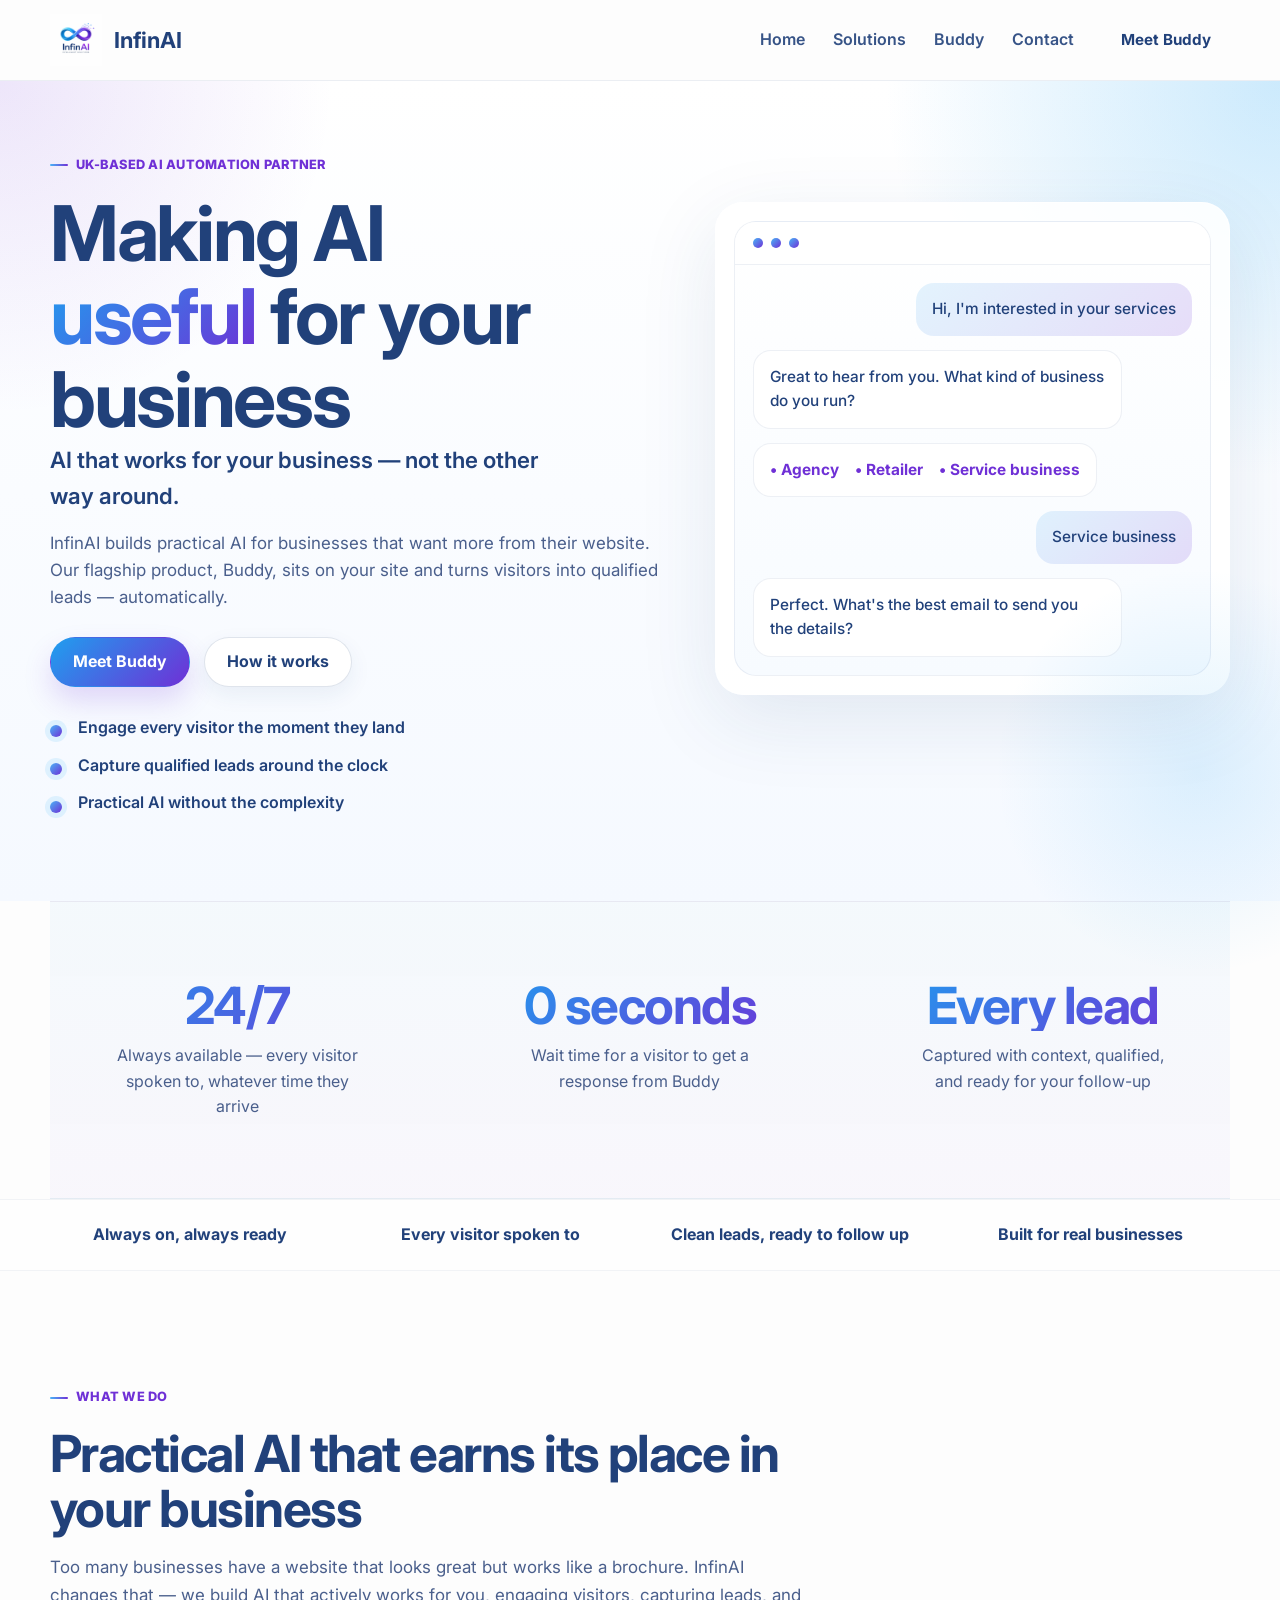
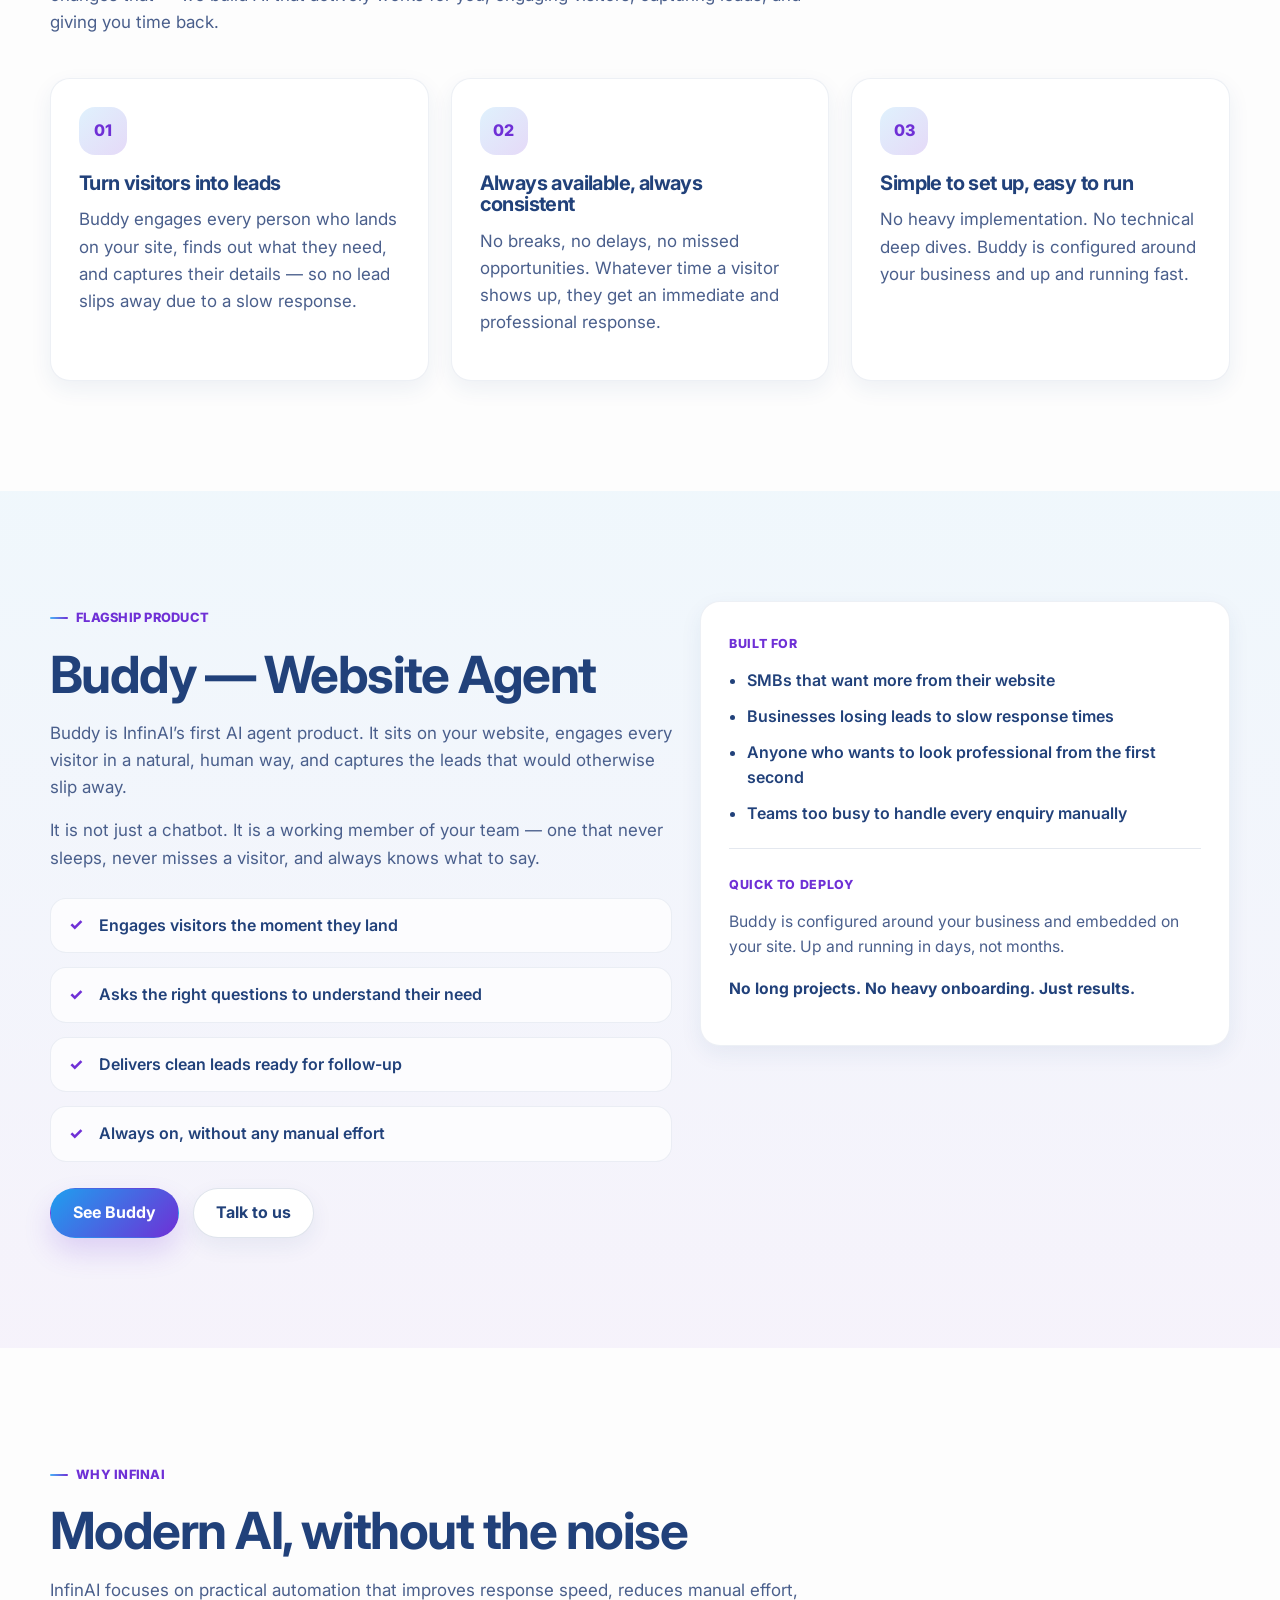
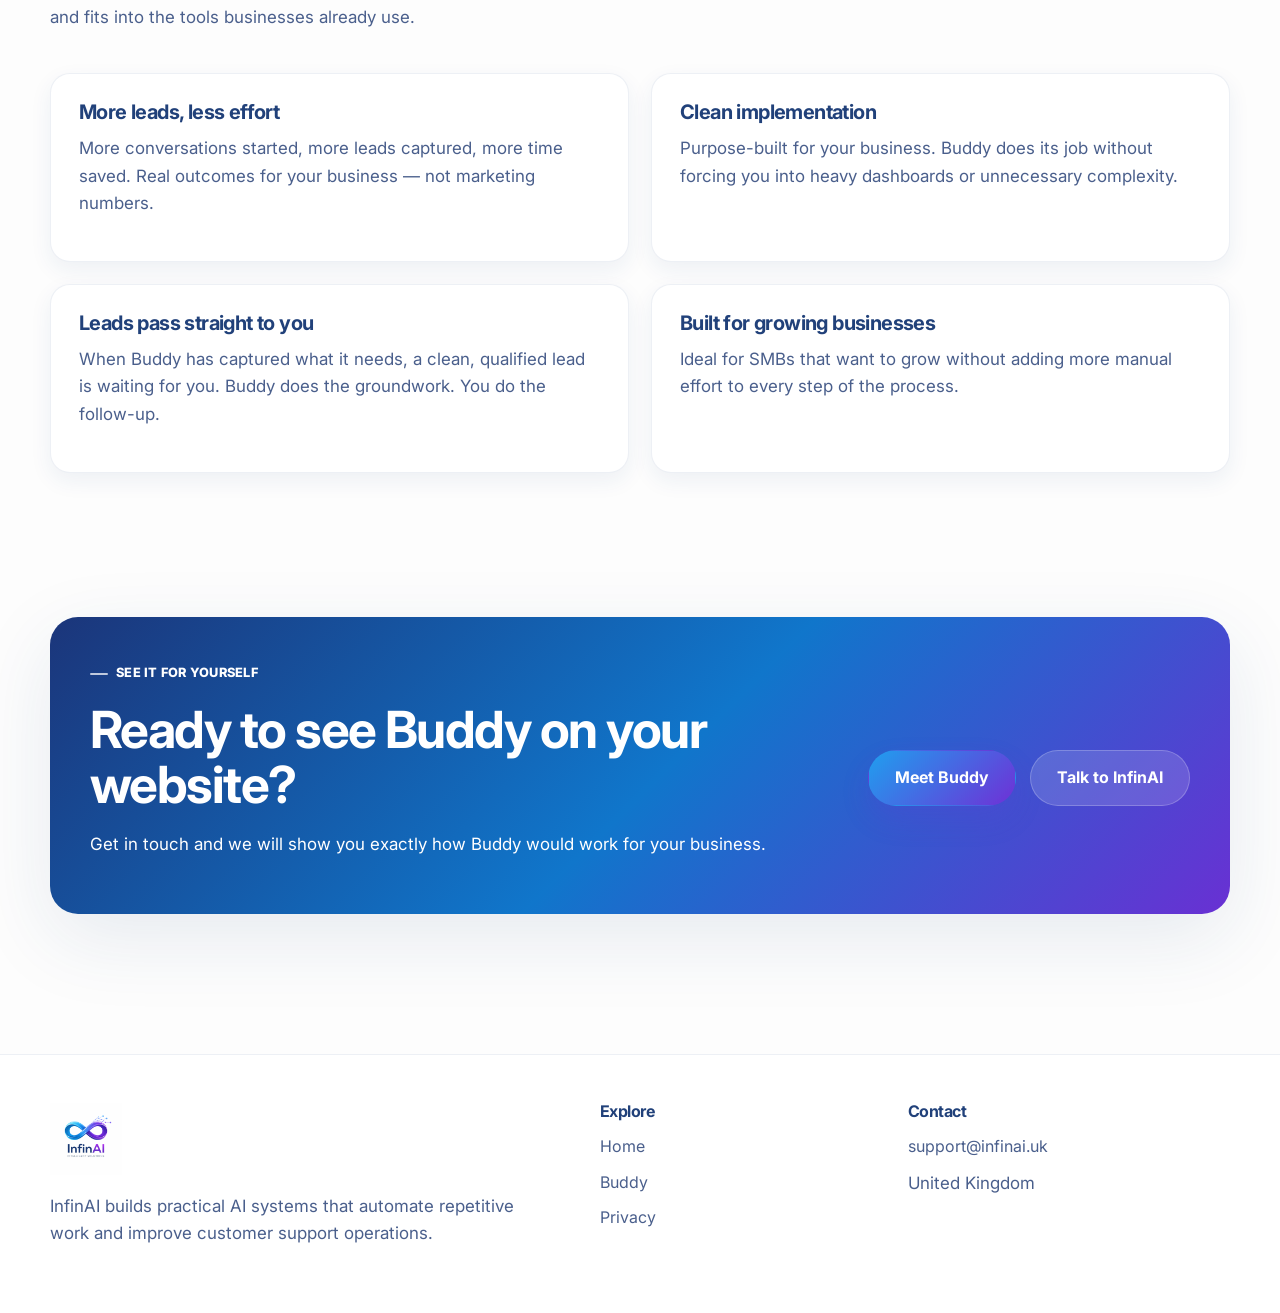
==== commit cc1b78ff: "created a privacy policy and embedded within the site" ====
--- a/index.html
+++ b/index.html
@@ -267,6 +267,7 @@
           <h4>Explore</h4>
           <a href="index.html">Home</a>
           <a href="buddy.html">Buddy</a>
+          <a href="privacy.html">Privacy</a>
         </div>
 
         <div>
@@ -279,5 +280,6 @@
   </div>
 
   <script src="script.js"></script>
+  <script src="https://website-agent-pi.vercel.app/embed.js" data-key="pub_infinai_demo" async></script>
 </body>
 </html>
--- a/styles.css
+++ b/styles.css
@@ -793,6 +793,48 @@
   }
 }
 
+/* Privacy page */
+
+.page-hero-privacy {
+  padding: 62px 0 48px;
+}
+
+.privacy-prose {
+  max-width: 760px;
+}
+
+.privacy-prose h2 {
+  font-size: clamp(1.15rem, 2vw, 1.35rem);
+  color: var(--navy);
+  letter-spacing: -0.02em;
+  margin: 40px 0 10px;
+}
+
+.privacy-prose h2:first-child {
+  margin-top: 0;
+}
+
+.privacy-prose ul {
+  padding-left: 22px;
+  margin: 0 0 16px;
+}
+
+.privacy-prose li {
+  color: var(--ink-soft);
+  margin-bottom: 8px;
+  font-size: 1.06rem;
+}
+
+.privacy-prose a {
+  color: var(--purple);
+  text-decoration: underline;
+  text-underline-offset: 3px;
+}
+
+.privacy-prose a:hover {
+  color: var(--blue);
+}
+
 /* Brand */
 
 .brand {
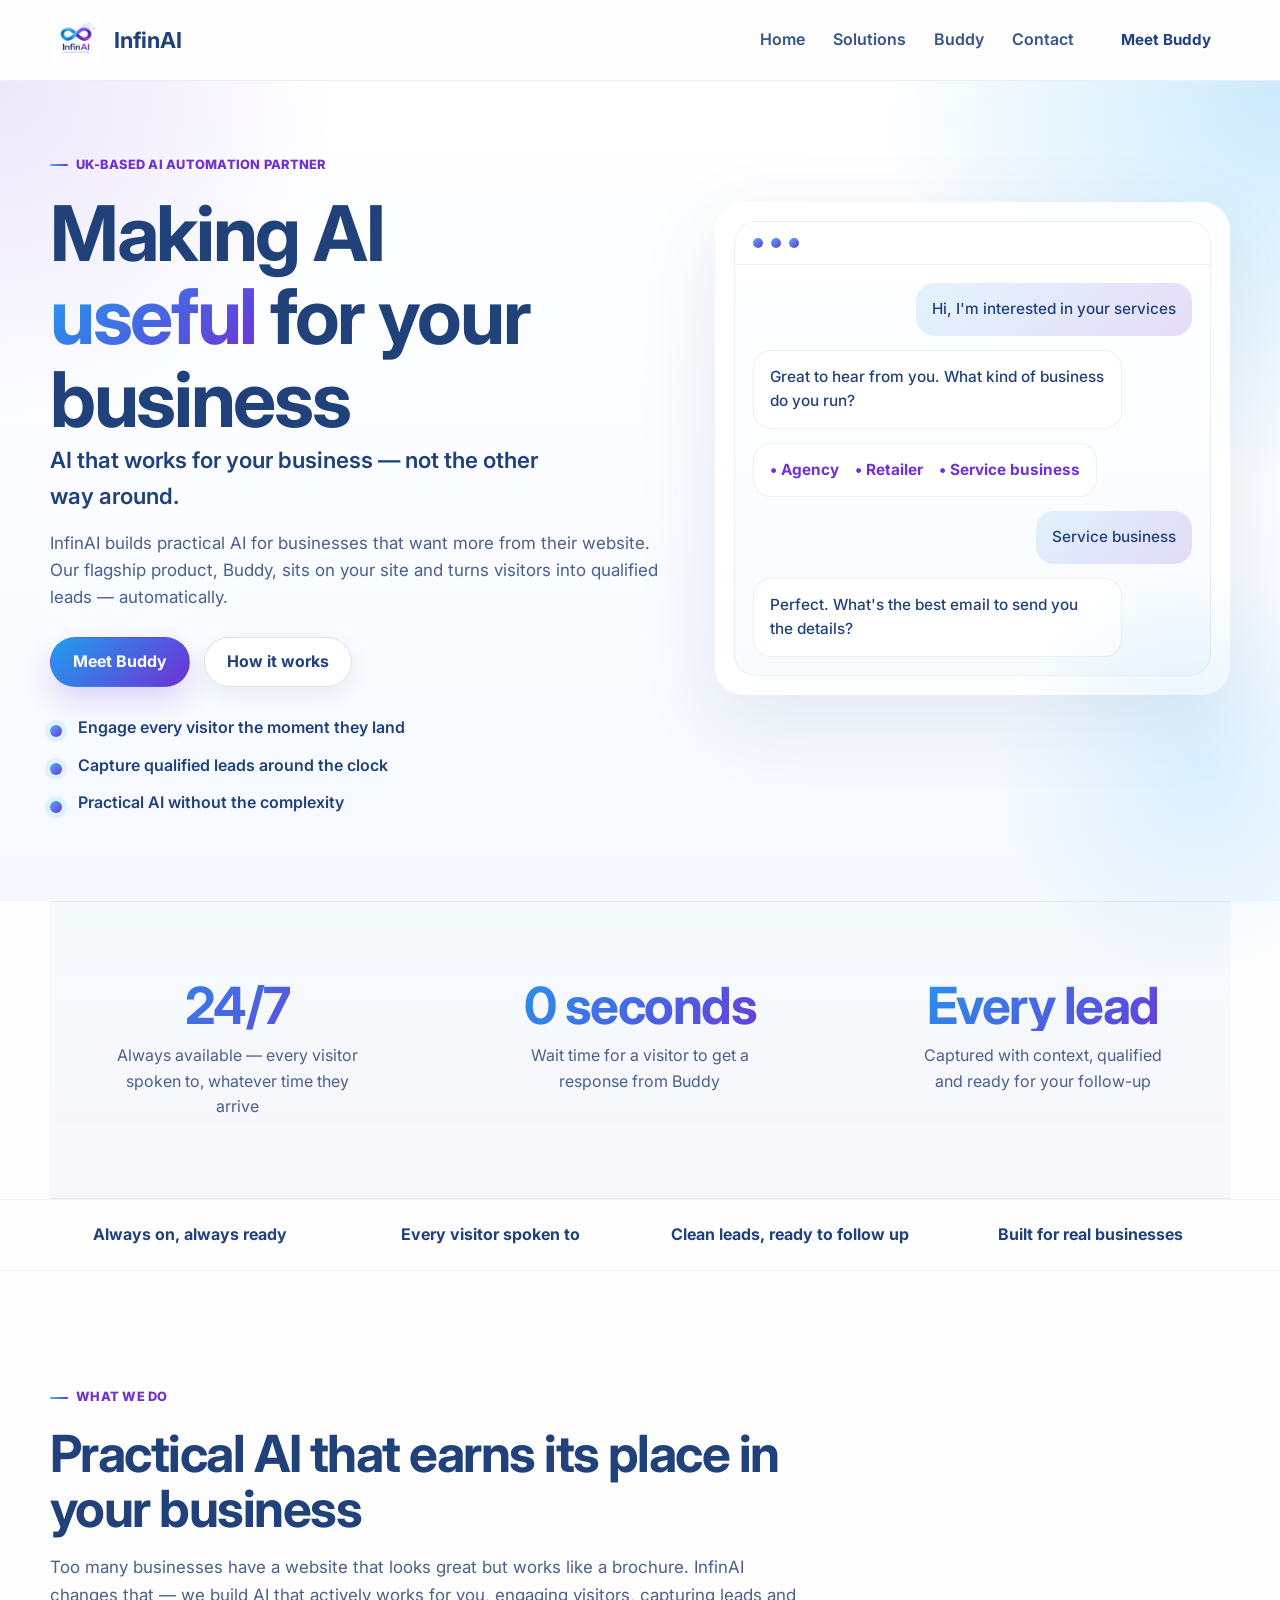
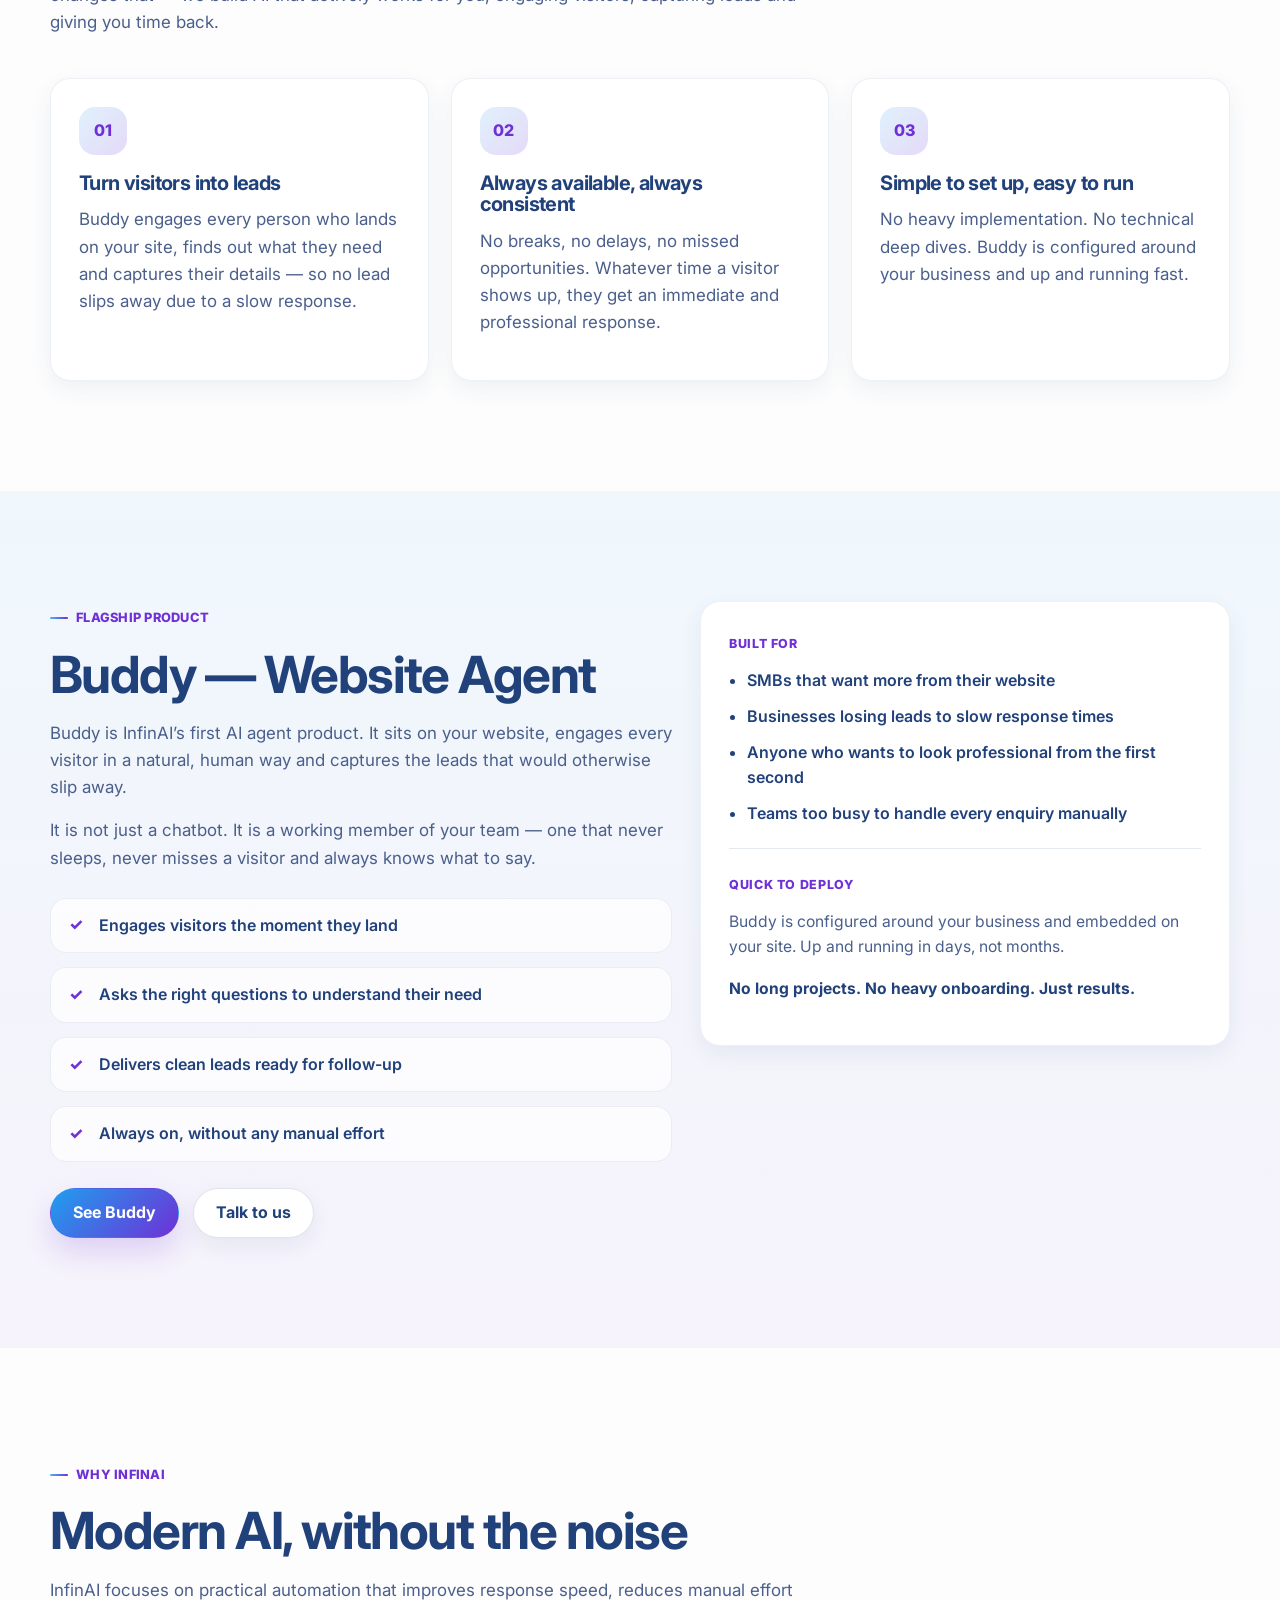
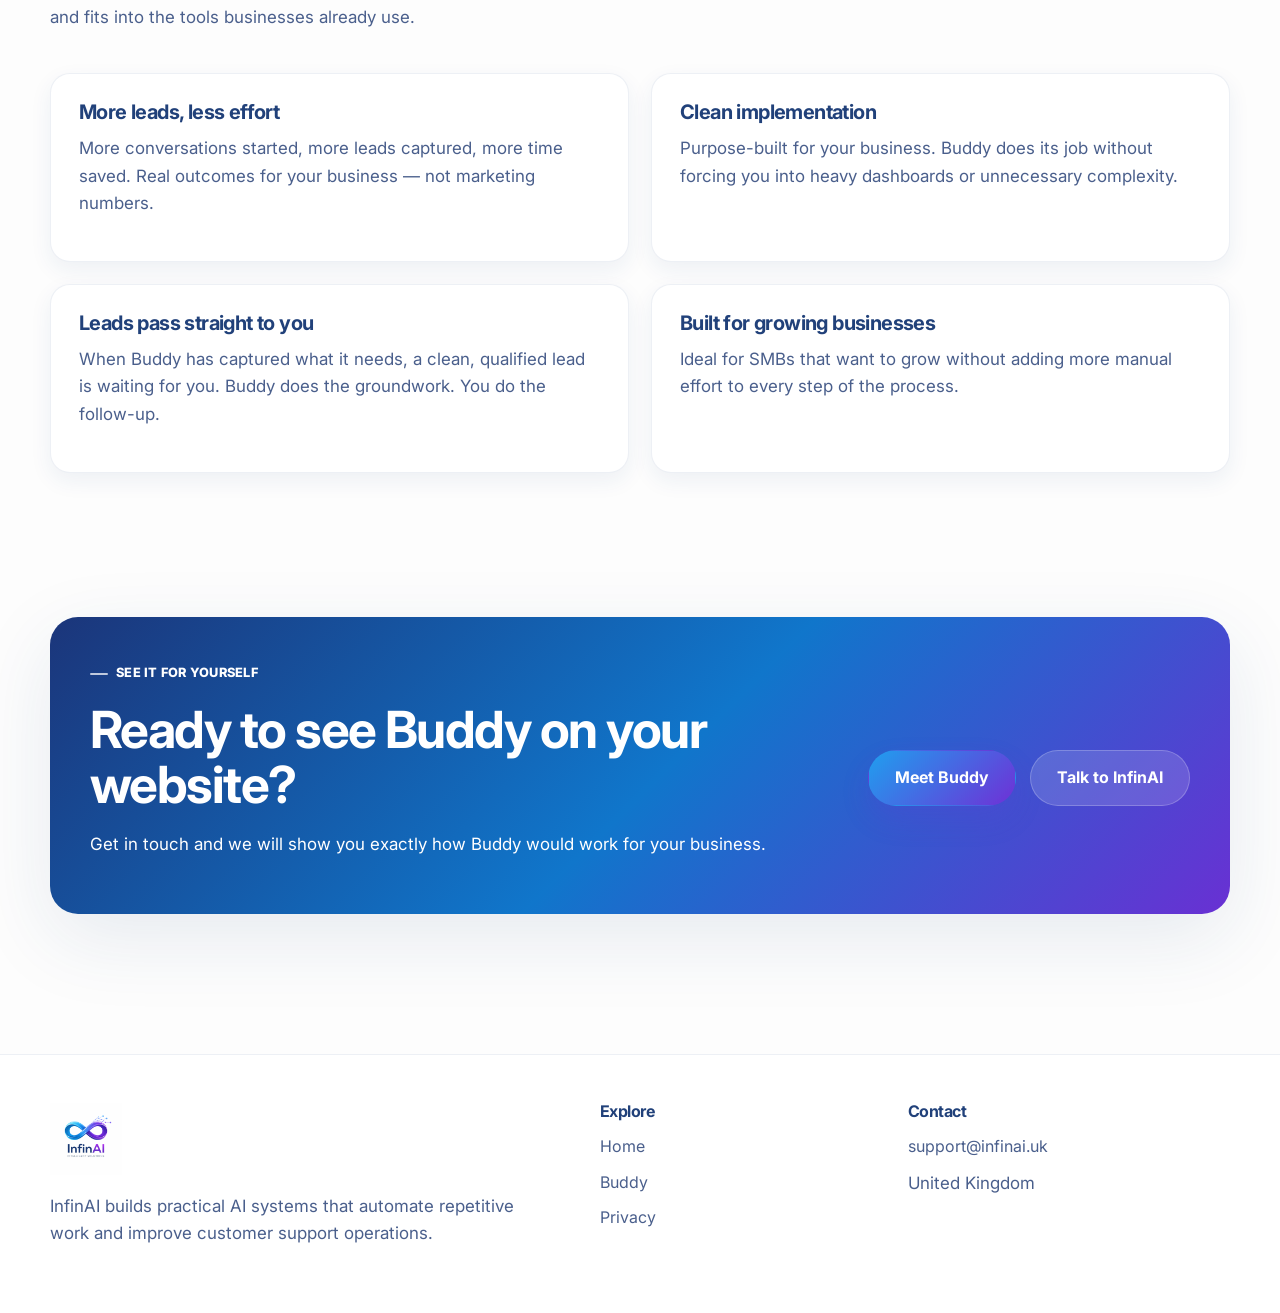
==== commit fbd0d15b: "fix: hamburger visibility and Oxford comma removal from body copy - styles.css: reduced .nav-toggle " ====
--- a/index.html
+++ b/index.html
@@ -105,7 +105,7 @@
 
         <div class="metric">
           <h2>Every lead</h2>
-          <p>Captured with context, qualified, and ready for your follow-up</p>
+          <p>Captured with context, qualified and ready for your follow-up</p>
         </div>
 
       </section>
@@ -125,7 +125,7 @@
             <div class="eyebrow">What we do</div>
             <h2>Practical AI that earns its place in your business</h2>
             <p>
-              Too many businesses have a website that looks great but works like a brochure. InfinAI changes that — we build AI that actively works for you, engaging visitors, capturing leads, and giving you time back.
+              Too many businesses have a website that looks great but works like a brochure. InfinAI changes that — we build AI that actively works for you, engaging visitors, capturing leads and giving you time back.
             </p>
           </div>
 
@@ -134,7 +134,7 @@
               <div class="icon-badge">01</div>
               <h3>Turn visitors into leads</h3>
               <p>
-                Buddy engages every person who lands on your site, finds out what they need, and captures their details — so no lead slips away due to a slow response.
+                Buddy engages every person who lands on your site, finds out what they need and captures their details — so no lead slips away due to a slow response.
               </p>
             </article>
 
@@ -163,10 +163,10 @@
             <div class="eyebrow">Flagship product</div>
             <h2>Buddy — Website Agent</h2>
             <p>
-              Buddy is InfinAI’s first AI agent product. It sits on your website, engages every visitor in a natural, human way, and captures the leads that would otherwise slip away.
-            </p>
-            <p>
-              It is not just a chatbot. It is a working member of your team — one that never sleeps, never misses a visitor, and always knows what to say.
+              Buddy is InfinAI’s first AI agent product. It sits on your website, engages every visitor in a natural, human way and captures the leads that would otherwise slip away.
+            </p>
+            <p>
+              It is not just a chatbot. It is a working member of your team — one that never sleeps, never misses a visitor and always knows what to say.
             </p>
 
             <div class="tick-list">
@@ -208,7 +208,7 @@
             <div class="eyebrow">Why InfinAI</div>
             <h2>Modern AI, without the noise</h2>
             <p>
-              InfinAI focuses on practical automation that improves response speed, reduces manual effort, and fits into the tools businesses already use.
+              InfinAI focuses on practical automation that improves response speed, reduces manual effort and fits into the tools businesses already use.
             </p>
           </div>
 
--- a/styles.css
+++ b/styles.css
@@ -108,7 +108,7 @@
   display: none;
   width: 46px;
   height: 46px;
-  border: 1px solid var(--line);
+  border: 1.5px solid rgba(33, 65, 122, 0.28);
   background: #fff;
   border-radius: 14px;
   padding: 10px;
@@ -119,7 +119,7 @@
   display: block;
   height: 2px;
   width: 100%;
-  margin: 6px 0;
+  margin: 3px 0;
   background: var(--navy);
   border-radius: 99px;
 }
